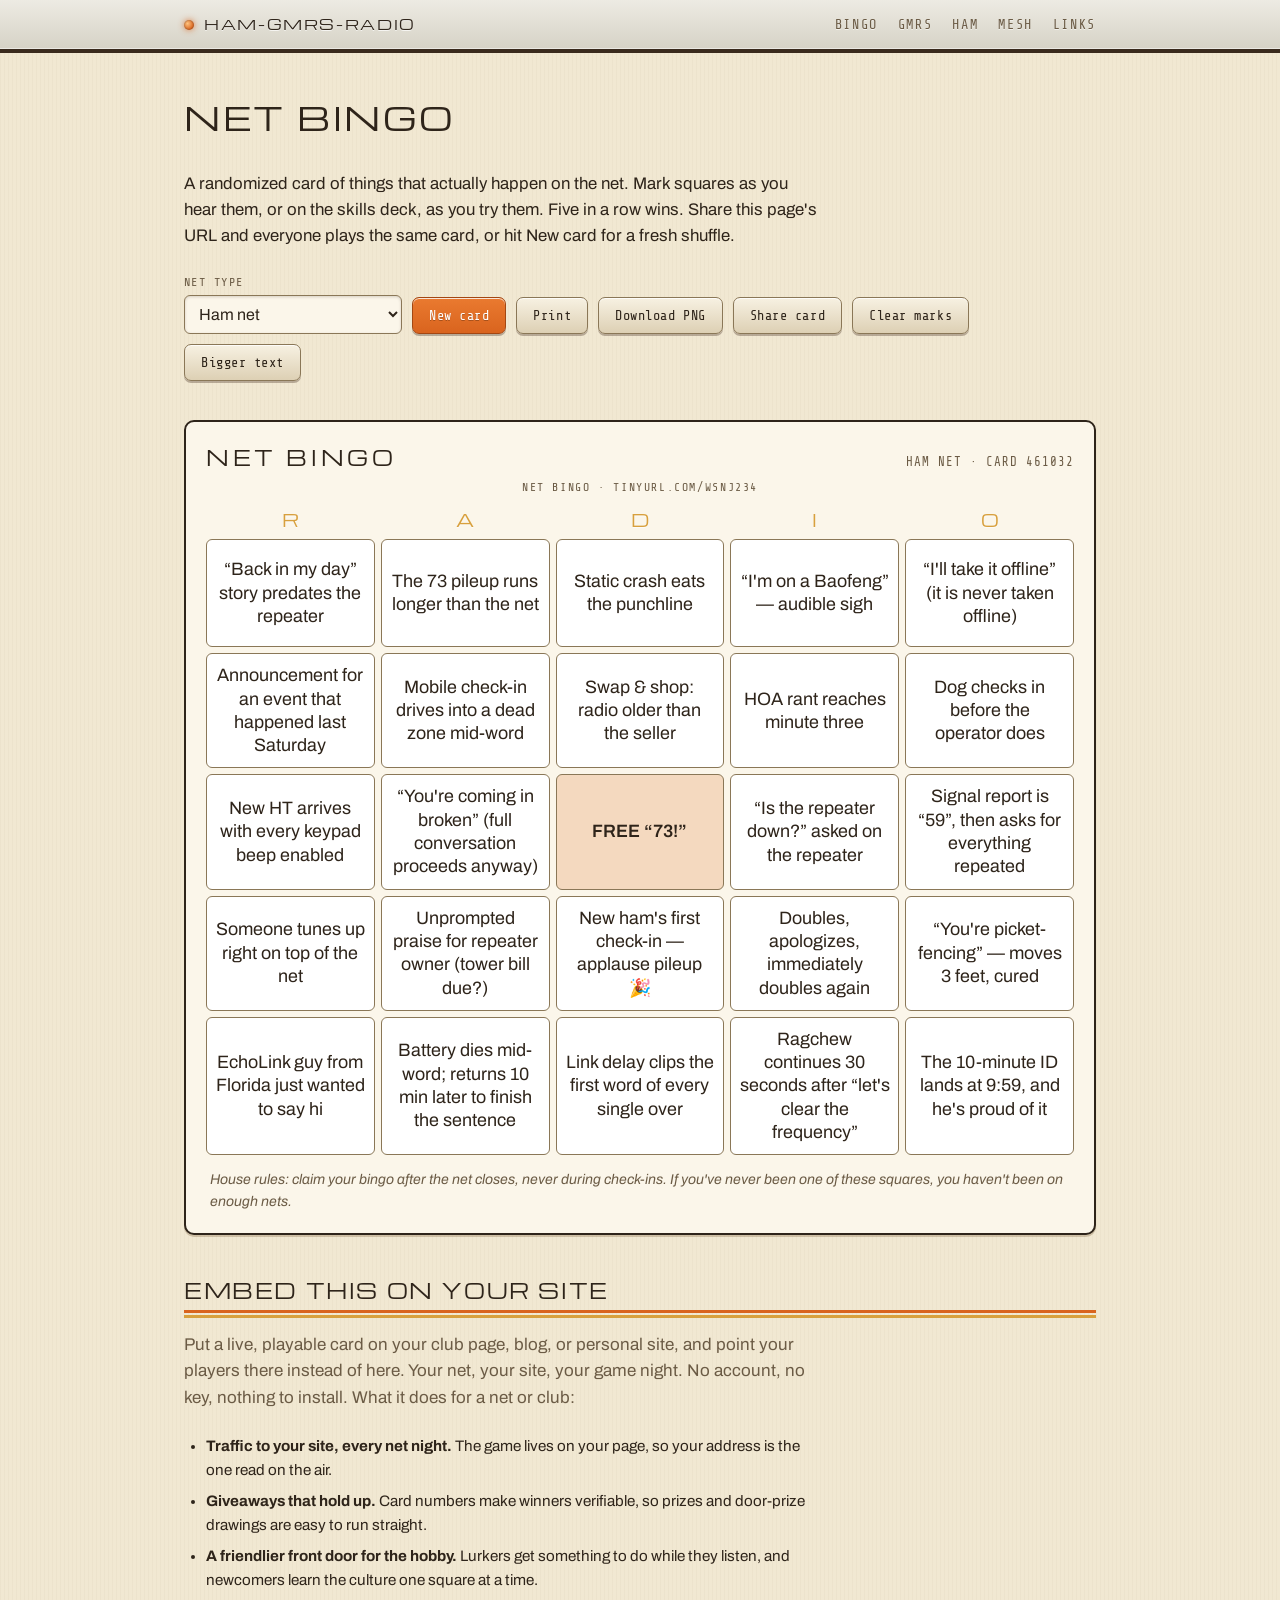
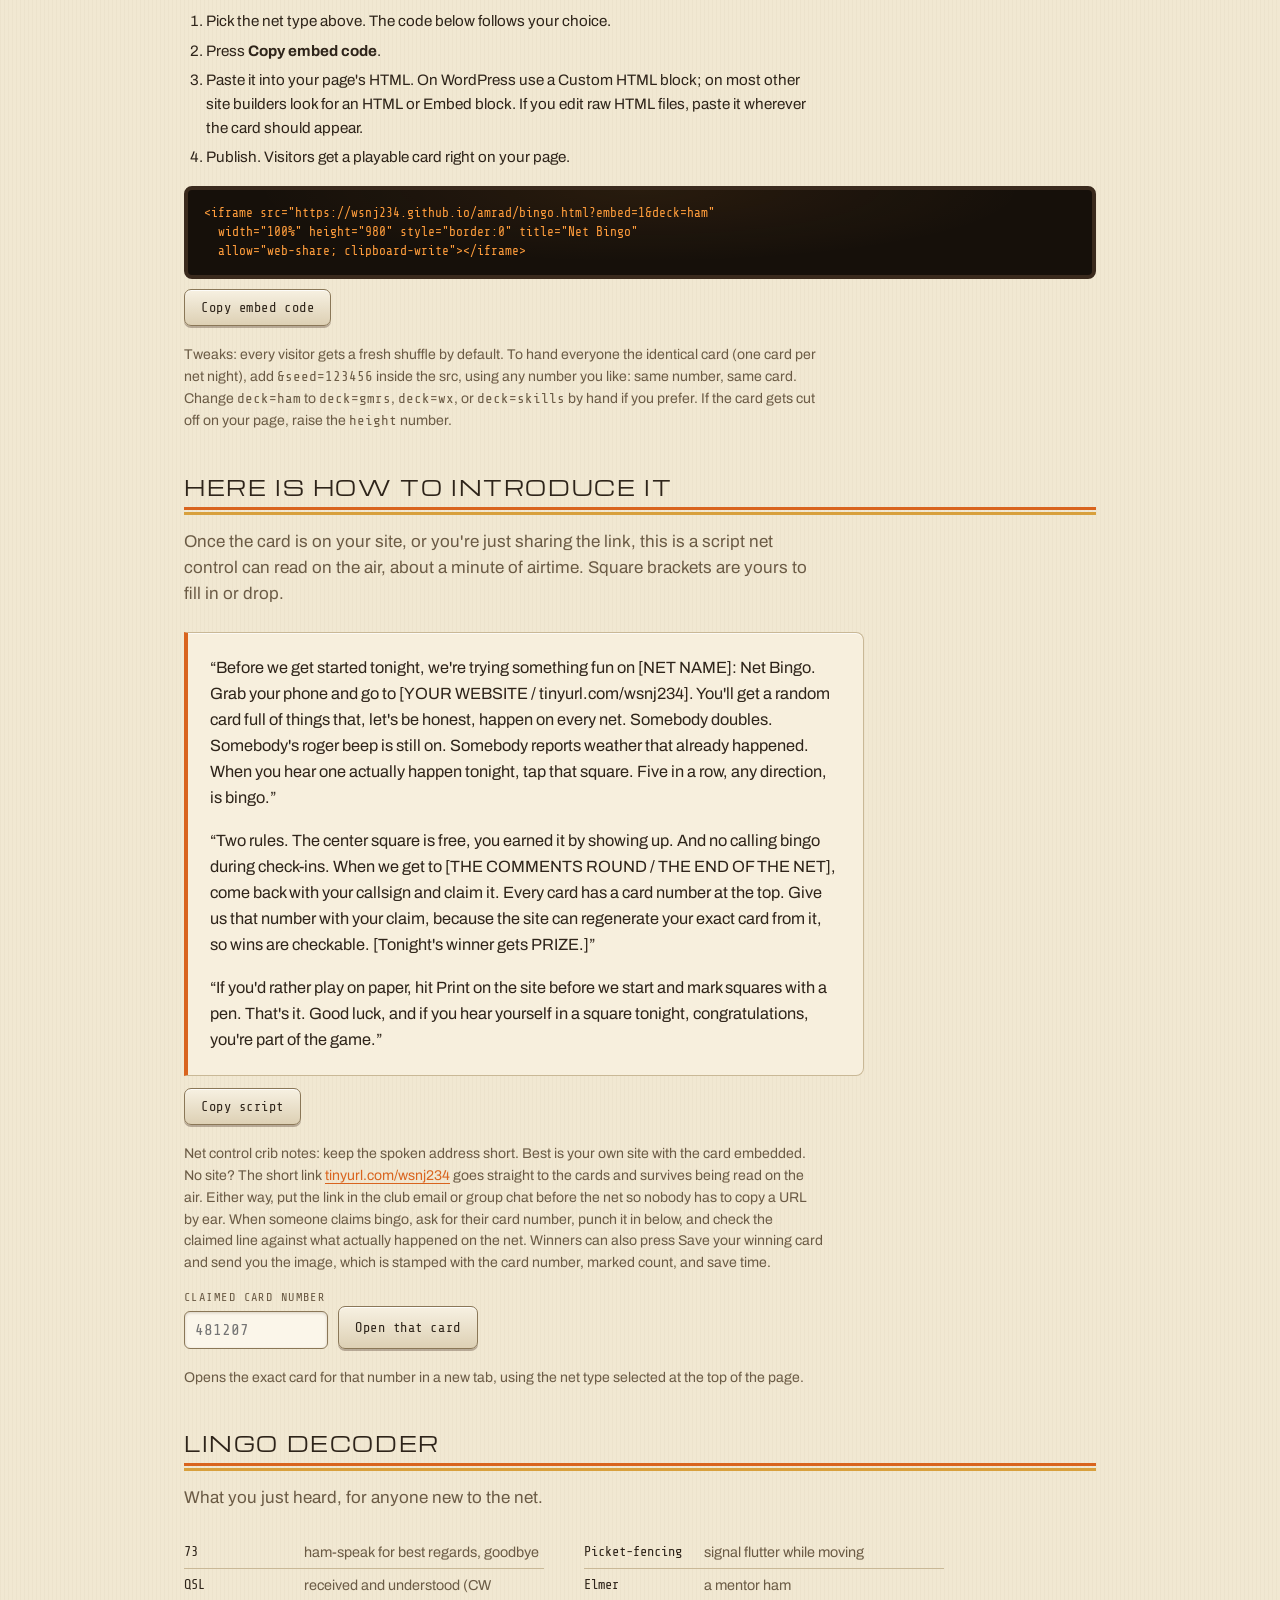
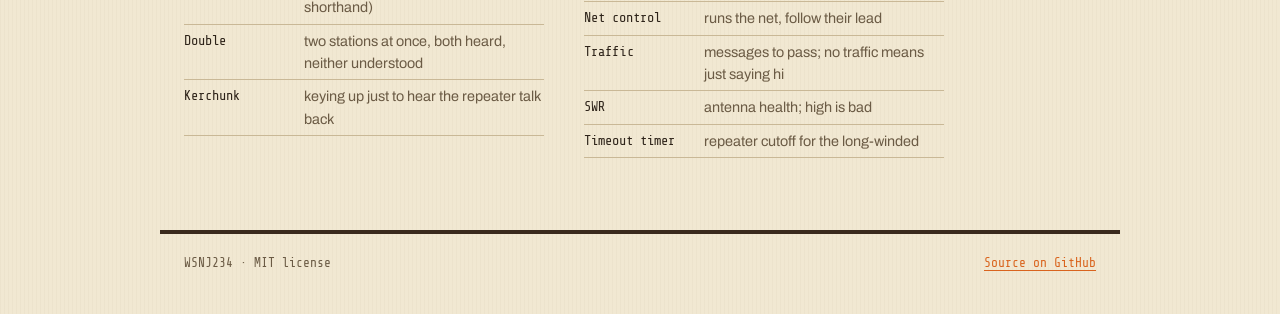
==== bingo.html @ 40b0ffd7 "Grant share and clipboard permissions in the embed snippet Cross-origin iframes need an explicit all" ====
<!DOCTYPE html>
<html lang="en">
<head>
<meta charset="utf-8">
<meta name="viewport" content="width=device-width, initial-scale=1">
<title>Net Bingo</title>
<meta name="description" content="Randomized bingo cards of things that actually happen on ham, GMRS, and weather nets. Play online, print, or download.">
<link rel="preconnect" href="https://fonts.googleapis.com">
<link rel="preconnect" href="https://fonts.gstatic.com" crossorigin>
<link href="https://fonts.googleapis.com/css2?family=Archivo:wght@400;500;600;700&family=Michroma&family=Share+Tech+Mono&display=swap" rel="stylesheet">
<link rel="stylesheet" href="style.css">
<link rel="stylesheet" href="bingo.css">
<link rel="icon" href="data:image/svg+xml,<svg xmlns='http://www.w3.org/2000/svg' viewBox='0 0 100 100'><rect width='100' height='100' rx='14' fill='%233A2A1D'/><text x='50' y='68' font-size='52' text-anchor='middle' fill='%23FF9D3C' font-family='monospace'>((</text></svg>">
</head>
<body>

<header class="topbar">
  <div class="wrap topbar-row">
    <a class="brand" href="index.html">HAM-GMRS-RADIO</a>
    <nav class="topnav" aria-label="Sections">
      <a href="bingo.html" aria-current="page">BINGO</a>
      <a href="index.html#gmrs">GMRS</a>
      <a href="index.html#ham">HAM</a>
      <a href="index.html#mesh">MESH</a>
      <a href="index.html#links">LINKS</a>
    </nav>
  </div>
</header>

<main class="wrap">

  <div class="bingo-intro">
    <h1>Net Bingo</h1>
    <p class="lede">
      A randomized card of things that actually happen on the net. Mark squares
      as you hear them, or on the skills deck, as you try them. Five in a row
      wins. Share this page's URL and everyone plays the same card, or hit
      New card for a fresh shuffle.
    </p>
  </div>

  <form class="controls no-print" aria-label="Card options">
    <div class="control-group">
      <label for="deck">Net type</label>
      <select id="deck">
        <option value="ham">Ham net</option>
        <option value="gmrs">GMRS net</option>
        <option value="wx">SKYWARN / weather net</option>
        <option value="skills">Ham skills challenge</option>
      </select>
    </div>
    <button type="button" id="new-card" class="btn btn-primary">New card</button>
    <button type="button" id="print-card" class="btn">Print</button>
    <button type="button" id="download-card" class="btn">Download PNG</button>
    <button type="button" id="share-card" class="btn">Share card</button>
    <button type="button" id="clear-marks" class="btn">Clear marks</button>
    <button type="button" id="big-text" class="btn" aria-pressed="false">Bigger text</button>
  </form>

  <p id="status" class="status" role="status" aria-live="polite"></p>

  <div id="bingo-banner" class="bingo-banner" hidden>
    <span class="bingo-word">BINGO</span>
    <span class="bingo-sub">Five in a row. Claim it after the net closes.</span>
    <button type="button" id="save-winning" class="btn btn-banner">Save your winning card</button>
  </div>

  <section class="card-sheet" aria-label="Bingo card">
    <div class="card-title-row">
      <span class="card-title">NET BINGO</span>
      <span class="card-meta"><span id="deck-label">Ham net</span> &middot; CARD <span id="card-id">000000</span></span>
    </div>
    <p id="sponsor-line" class="sponsor-line"></p>
    <div class="col-heads" aria-hidden="true">
      <span>R</span><span>A</span><span>D</span><span>I</span><span>O</span>
    </div>
    <div id="grid" class="grid" aria-label="Bingo squares, 5 by 5. Press a square to mark it."></div>
    <p id="house-rules" class="house-rules"></p>
  </section>

  <section class="embed-section no-print">
    <h2>Embed this on your site</h2>
    <p class="section-note">
      Put a live, playable card on your club page, blog, or personal site,
      and point your players there instead of here. Your net, your site, your
      game night. No account, no key, nothing to install. What it does for a
      net or club:
    </p>
    <ul class="embed-why">
      <li><strong>Traffic to your site, every net night.</strong> The game
        lives on your page, so your address is the one read on the air.</li>
      <li><strong>Giveaways that hold up.</strong> Card numbers make winners
        verifiable, so prizes and door-prize drawings are easy to run
        straight.</li>
      <li><strong>A friendlier front door for the hobby.</strong> Lurkers get
        something to do while they listen, and newcomers learn the culture
        one square at a time.</li>
    </ul>
    <ol class="embed-steps">
      <li>Pick the net type above. The code below follows your choice.</li>
      <li>Press <strong>Copy embed code</strong>.</li>
      <li>Paste it into your page's HTML. On WordPress use a Custom HTML
        block; on most other site builders look for an HTML or Embed block.
        If you edit raw HTML files, paste it wherever the card should appear.</li>
      <li>Publish. Visitors get a playable card right on your page.</li>
    </ol>
    <pre class="embed-code"><code id="embed-code">&lt;iframe src="https://wsnj234.github.io/amrad/bingo.html?embed=1&amp;deck=ham"
  width="100%" height="980" style="border:0" title="Net Bingo"
  allow="web-share; clipboard-write"&gt;&lt;/iframe&gt;</code></pre>
    <button type="button" id="copy-embed" class="btn">Copy embed code</button>
    <p class="fineprint">
      Tweaks: every visitor gets a fresh shuffle by default. To hand everyone
      the identical card (one card per net night), add
      <code>&amp;seed=123456</code> inside the src, using any number you like:
      same number, same card. Change <code>deck=ham</code> to
      <code>deck=gmrs</code>, <code>deck=wx</code>, or <code>deck=skills</code>
      by hand if you prefer.
      If the card gets cut off on your page, raise the
      <code>height</code> number.
    </p>
  </section>

  <section class="script-section no-print">
    <h2>Here is how to introduce it</h2>
    <p class="section-note">
      Once the card is on your site, or you're just sharing the link, this is
      a script net control can read on the air, about a minute of airtime.
      Square brackets are yours to fill in or drop.
    </p>
    <div class="net-script" id="net-script">
      <p>
        &ldquo;Before we get started tonight, we're trying something fun on
        [NET NAME]: Net Bingo. Grab your phone and go to [YOUR WEBSITE /
        tinyurl.com/wsnj234].
        You'll get a random card full of things that, let's be honest, happen
        on every net. Somebody doubles. Somebody's roger beep is still on.
        Somebody reports weather that already happened. When you hear one
        actually happen tonight, tap that square. Five in a row, any
        direction, is bingo.&rdquo;
      </p>
      <p>
        &ldquo;Two rules. The center square is free, you earned it by showing
        up. And no calling bingo during check-ins. When we get to
        [THE COMMENTS ROUND / THE END OF THE NET], come back with your
        callsign and claim it. Every card has a card number at the top. Give
        us that number with your claim, because the site can regenerate your
        exact card from it, so wins are checkable. [Tonight's winner gets
        PRIZE.]&rdquo;
      </p>
      <p>
        &ldquo;If you'd rather play on paper, hit Print on the site before we
        start and mark squares with a pen. That's it. Good luck, and if you
        hear yourself in a square tonight, congratulations, you're part of
        the game.&rdquo;
      </p>
    </div>
    <button type="button" id="copy-script" class="btn">Copy script</button>
    <p class="fineprint">
      Net control crib notes: keep the spoken address short. Best is your own
      site with the card embedded. No site? The short link
      <a href="https://tinyurl.com/wsnj234">tinyurl.com/wsnj234</a> goes
      straight to the cards and survives being read on the air. Either way,
      put the link in the club email or group chat before the net so nobody
      has to copy a URL by ear.
      When someone claims bingo, ask for their card number, punch it in below,
      and check the claimed line against what actually happened on the net.
      Winners can also press Save your winning card and send you the image,
      which is stamped with the card number, marked count, and save time.
    </p>
    <form class="verify-form" id="verify-form">
      <div class="control-group">
        <label for="verify-seed">Claimed card number</label>
        <input id="verify-seed" inputmode="numeric" autocomplete="off" placeholder="481207" required>
      </div>
      <a id="verify-open" class="btn" href="#" target="_blank" rel="noopener">Open that card</a>
    </form>
    <p class="fineprint">
      Opens the exact card for that number in a new tab, using the net type
      selected at the top of the page.
    </p>
  </section>

  <section class="decoder">
    <h2>Lingo decoder</h2>
    <p class="section-note">What you just heard, for anyone new to the net.</p>
    <dl class="decoder-list">
      <div><dt>73</dt><dd>ham-speak for best regards, goodbye</dd></div>
      <div><dt>QSL</dt><dd>received and understood (CW shorthand)</dd></div>
      <div><dt>Double</dt><dd>two stations at once, both heard, neither understood</dd></div>
      <div><dt>Kerchunk</dt><dd>keying up just to hear the repeater talk back</dd></div>
      <div><dt>Picket-fencing</dt><dd>signal flutter while moving</dd></div>
      <div><dt>Elmer</dt><dd>a mentor ham</dd></div>
      <div><dt>Net control</dt><dd>runs the net, follow their lead</dd></div>
      <div><dt>Traffic</dt><dd>messages to pass; no traffic means just saying hi</dd></div>
      <div><dt>SWR</dt><dd>antenna health; high is bad</dd></div>
      <div><dt>Timeout timer</dt><dd>repeater cutoff for the long-winded</dd></div>
    </dl>
  </section>

</main>

<footer class="wrap footer no-print">
  <span>WSNJ234 &middot; MIT license</span>
  <a href="https://github.com/WSNJ234/amrad">Source on GitHub</a>
</footer>

<script src="bingo.js"></script>
</body>
</html>
---- style.css ----
/* amrad field reference
   1950s-70s bench tech: walnut cabinets, cream panels, burnt orange and
   harvest gold silk-screen, glowing tube digits. Readability first. */

:root {
  --paper: #f1e8d2;
  --panel-cream: #f7efdd;
  --ink: #2e241a;
  --muted: #6b5b45;
  --line: #c9b896;
  --orange: #d9641e;
  --gold: #d8a03d;
  --avocado: #6e7040;
  --walnut: #3a2a1d;
  --walnut-lt: #4a3626;
  --glass: #16100a;
  --nixie: #ff9d3c;
  --nixie-dim: rgba(255, 157, 60, 0.45);
  /* legacy aliases used by bingo.css */
  --panel: #16100a;
  --amber: #ff9d3c;
  --amber-dim: rgba(255, 157, 60, 0.45);
}

* { box-sizing: border-box; }

html { scroll-behavior: smooth; }

body {
  margin: 0;
  background: var(--paper);
  background-image: repeating-linear-gradient(
    90deg,
    rgba(122, 96, 60, 0.035) 0px,
    rgba(122, 96, 60, 0.035) 1px,
    transparent 1px,
    transparent 4px
  );
  color: var(--ink);
  font-family: "Archivo", system-ui, sans-serif;
  font-size: 17px;
  line-height: 1.55;
}

.wrap {
  max-width: 960px;
  margin: 0 auto;
  padding-left: 24px;
  padding-right: 24px;
}

a { color: var(--orange); text-decoration-thickness: 1px; text-underline-offset: 3px; }
a:hover { color: var(--ink); }

:focus-visible {
  outline: 3px solid var(--orange);
  outline-offset: 2px;
  border-radius: 2px;
}

.visually-hidden {
  position: absolute;
  width: 1px; height: 1px;
  margin: -1px; padding: 0;
  overflow: hidden;
  clip: rect(0 0 0 0);
  white-space: nowrap;
}

/* Top bar: brushed aluminum faceplate with a power lamp */

.topbar {
  background: linear-gradient(180deg, #edebe3 0%, #d6d2c6 100%);
  background-blend-mode: multiply;
  border-bottom: 4px solid var(--walnut);
  box-shadow: inset 0 -1px 0 rgba(255, 255, 255, 0.5);
}

.topbar-row {
  display: flex;
  align-items: center;
  justify-content: space-between;
  gap: 16px;
  padding-top: 14px;
  padding-bottom: 14px;
}

.brand {
  display: inline-flex;
  align-items: center;
  gap: 10px;
  font-family: "Michroma", sans-serif;
  font-size: 0.85rem;
  letter-spacing: 0.12em;
  color: var(--ink);
  text-decoration: none;
  text-shadow: 0 1px 0 rgba(255, 255, 255, 0.7);
}

.brand::before {
  content: "";
  width: 10px;
  height: 10px;
  border-radius: 50%;
  background: radial-gradient(circle at 35% 35%, #ffc37e, var(--orange) 70%);
  box-shadow: 0 0 6px rgba(217, 100, 30, 0.8), inset 0 0 2px rgba(0, 0, 0, 0.4);
  flex: none;
}

.topnav {
  display: flex;
  gap: 20px;
  flex-wrap: wrap;
}

.topnav a {
  font-family: "Share Tech Mono", monospace;
  font-size: 0.85rem;
  letter-spacing: 0.12em;
  color: var(--muted);
  text-decoration: none;
  text-shadow: 0 1px 0 rgba(255, 255, 255, 0.6);
}

.topnav a:hover { color: var(--orange); }

/* Hero: tube frequency counter in a walnut cabinet */

.hero { padding-top: 40px; }

.lcd {
  position: relative;
  overflow: hidden;
  background:
    radial-gradient(ellipse at 50% 0%, rgba(255, 157, 60, 0.08), transparent 60%),
    var(--glass);
  border: 14px solid var(--walnut);
  border-radius: 12px;
  box-shadow:
    inset 0 2px 16px rgba(0, 0, 0, 0.8),
    0 1px 0 rgba(255, 255, 255, 0.4),
    0 3px 10px rgba(46, 36, 26, 0.35);
  padding: 18px 26px 20px;
  color: var(--nixie);
  font-family: "Share Tech Mono", monospace;
}

.lcd::before {
  content: "";
  position: absolute;
  inset: 0;
  border: 2px solid var(--walnut-lt);
  border-radius: 2px;
  pointer-events: none;
  opacity: 0.6;
}

.lcd-row {
  display: flex;
  gap: 24px;
  flex-wrap: wrap;
}

.lcd-small {
  font-size: 0.8rem;
  letter-spacing: 0.16em;
  color: var(--nixie-dim);
}

.lcd-right { margin-left: auto; }

.lcd-vfo {
  display: flex;
  align-items: baseline;
  gap: 14px;
  line-height: 1.12;
}

.lcd-arrow {
  width: 0.8em;
  flex: none;
  font-size: clamp(1.1rem, 3vw, 1.8rem);
  color: var(--nixie-dim);
}

.lcd-freq {
  font-size: clamp(2.6rem, 8.5vw, 4.6rem);
  letter-spacing: 0.06em;
  font-variant-numeric: tabular-nums;
  text-shadow:
    0 0 10px rgba(255, 157, 60, 0.55),
    0 0 30px rgba(255, 120, 20, 0.25);
}

.lcd-ch {
  margin-left: auto;
  font-size: clamp(1rem, 2.6vw, 1.5rem);
  color: var(--nixie-dim);
}

.lede {
  max-width: 640px;
  margin: 28px 0 0;
  font-size: 1.05rem;
  color: var(--ink);
}

.callout {
  max-width: 640px;
  margin: 18px 0 0;
  padding: 12px 16px;
  border: 1px solid var(--line);
  border-left: 4px solid var(--orange);
  border-radius: 0 8px 8px 0;
  background: var(--panel-cream);
  box-shadow: inset 0 1px 0 rgba(255, 255, 255, 0.7);
  font-size: 0.98rem;
}

/* Sections: silk-screened panel labels with the two-stripe motif */

.section { padding-top: 64px; }

.section-head {
  position: relative;
  display: flex;
  align-items: baseline;
  gap: 16px;
  flex-wrap: wrap;
  padding-bottom: 12px;
}

.section-head::after {
  content: "";
  position: absolute;
  left: 0;
  right: 0;
  bottom: 0;
  height: 8px;
  background: linear-gradient(
    180deg,
    var(--orange) 0 3px,
    transparent 3px 5px,
    var(--gold) 5px 8px
  );
}

.section-head h2 {
  margin: 0;
  font-family: "Michroma", sans-serif;
  font-weight: 400;
  font-size: 1.5rem;
  text-transform: uppercase;
  letter-spacing: 0.08em;
}

.range-tag {
  font-family: "Share Tech Mono", monospace;
  font-size: 0.75rem;
  letter-spacing: 0.1em;
  color: var(--paper);
  background: var(--walnut);
  padding: 4px 10px;
  border-radius: 3px;
  box-shadow: inset 0 1px 0 rgba(255, 255, 255, 0.15), 0 1px 0 rgba(255, 255, 255, 0.5);
  white-space: nowrap;
}

.section-note {
  max-width: 640px;
  color: var(--muted);
  margin: 14px 0 24px;
}

/* Tables */

.table-scroll { overflow-x: auto; }

table {
  width: 100%;
  border-collapse: collapse;
  font-size: 0.95rem;
}

th {
  font-family: "Share Tech Mono", monospace;
  font-size: 0.75rem;
  font-weight: 400;
  letter-spacing: 0.12em;
  text-transform: uppercase;
  text-align: left;
  color: var(--muted);
  border-bottom: 2px solid var(--ink);
  padding: 6px 14px 6px 0;
}

td {
  border-bottom: 1px solid var(--line);
  padding: 5px 14px 5px 0;
  vertical-align: top;
}

tr.group td { border-top: 2px solid var(--ink); }

.freq {
  font-family: "Share Tech Mono", monospace;
  font-variant-numeric: tabular-nums;
  white-space: nowrap;
}

.note-cell {
  color: var(--muted);
  font-size: 0.88rem;
  max-width: 300px;
}

.fineprint {
  color: var(--muted);
  font-size: 0.88rem;
  max-width: 640px;
  margin-top: 18px;
}

/* Cards: control-panel modules */

.cards {
  display: grid;
  grid-template-columns: repeat(auto-fit, minmax(260px, 1fr));
  gap: 16px;
}

.card {
  border: 1px solid #a08a63;
  border-radius: 10px;
  background: var(--panel-cream);
  box-shadow:
    inset 0 1px 0 rgba(255, 255, 255, 0.8),
    0 2px 0 rgba(122, 96, 60, 0.25);
  padding: 18px 20px;
}

.card h3 {
  margin: 0 0 12px;
  font-family: "Archivo", sans-serif;
  font-weight: 700;
  font-size: 1.15rem;
  letter-spacing: 0.02em;
  display: flex;
  align-items: center;
  gap: 10px;
}

.band {
  font-family: "Share Tech Mono", monospace;
  font-size: 0.68rem;
  letter-spacing: 0.1em;
  color: #fff;
  background: linear-gradient(180deg, #e8792f, var(--orange));
  padding: 3px 8px;
  border-radius: 3px;
  box-shadow: inset 0 1px 0 rgba(255, 255, 255, 0.35), 0 1px 0 rgba(0, 0, 0, 0.2);
}

.card p { margin: 0 0 10px; font-size: 0.95rem; }

.card dl { margin: 0; }

.card dl div {
  display: flex;
  justify-content: space-between;
  gap: 12px;
  padding: 5px 0;
  border-bottom: 1px solid var(--line);
}

.card dl div:last-child { border-bottom: 0; }

.card dt { color: var(--muted); font-size: 0.9rem; }

.card dd { margin: 0; font-size: 0.95rem; text-align: right; }

.card-note { color: var(--muted); font-size: 0.88rem; margin-top: 12px; }

/* Links */

.linklist {
  list-style: none;
  margin: 0;
  padding: 0;
  max-width: 640px;
}

.linklist li {
  display: flex;
  align-items: baseline;
  gap: 14px;
  padding: 9px 0;
  border-bottom: 1px solid var(--line);
}

.linklist a {
  font-family: "Share Tech Mono", monospace;
  font-size: 0.9rem;
  white-space: nowrap;
}

.linklist span { color: var(--muted); font-size: 0.9rem; }

/* Footer: walnut base */

.footer {
  display: flex;
  justify-content: space-between;
  gap: 16px;
  flex-wrap: wrap;
  margin-top: 72px;
  padding-top: 20px;
  padding-bottom: 40px;
  border-top: 4px solid var(--walnut);
  font-family: "Share Tech Mono", monospace;
  font-size: 0.8rem;
  color: var(--muted);
}

/* Motion and small screens */

@media (prefers-reduced-motion: reduce) {
  html { scroll-behavior: auto; }
}

@media (max-width: 560px) {
  .topbar-row { flex-direction: column; gap: 8px; align-items: flex-start; }
  .lcd { padding: 14px 16px 16px; border-width: 10px; }
  .lcd-row { gap: 14px; }
  .section-head h2 { font-size: 1.2rem; }
}
---- bingo.css ----
/* Net Bingo page styles. Builds on style.css tokens: walnut, cream,
   burnt orange, harvest gold, tube-glow orange on dark glass. */

.bingo-intro { padding-top: 40px; }

.bingo-intro h1 {
  margin: 0 0 10px;
  font-family: "Michroma", sans-serif;
  font-weight: 400;
  font-size: 2rem;
  text-transform: uppercase;
  letter-spacing: 0.08em;
}

/* Controls: console keys */

.controls {
  display: flex;
  flex-wrap: wrap;
  align-items: flex-end;
  gap: 10px;
  margin: 24px 0 8px;
}

.control-group {
  display: flex;
  flex-direction: column;
  gap: 4px;
}

.control-group label {
  font-family: "Share Tech Mono", monospace;
  font-size: 0.75rem;
  letter-spacing: 0.12em;
  text-transform: uppercase;
  color: var(--muted);
}

.control-group select {
  font-family: "Archivo", sans-serif;
  font-size: 1rem;
  padding: 9px 10px;
  border: 1px solid #8a7757;
  border-radius: 6px;
  background: #fbf6ea;
  color: var(--ink);
  box-shadow: inset 0 1px 3px rgba(74, 54, 38, 0.2);
}

.btn {
  font-family: "Share Tech Mono", monospace;
  font-size: 0.85rem;
  letter-spacing: 0.04em;
  padding: 10px 16px;
  border: 1px solid #8a7757;
  border-radius: 7px;
  background: linear-gradient(180deg, #f7f1e2, #ddd0b4);
  color: var(--ink);
  cursor: pointer;
  box-shadow:
    inset 0 1px 0 rgba(255, 255, 255, 0.8),
    0 2px 0 rgba(74, 54, 38, 0.35);
  text-decoration: none;
  display: inline-block;
}

.btn:hover { background: linear-gradient(180deg, #fdf9ef, #e6dabf); }

.btn:active {
  transform: translateY(1px);
  box-shadow:
    inset 0 1px 0 rgba(255, 255, 255, 0.8),
    0 1px 0 rgba(74, 54, 38, 0.35);
}

.btn[aria-pressed="true"] {
  background: var(--walnut);
  color: var(--paper);
  box-shadow: inset 0 2px 4px rgba(0, 0, 0, 0.5);
}

.btn-primary {
  background: linear-gradient(180deg, #ea7a30, var(--orange));
  border-color: #a34712;
  color: #fff;
  text-shadow: 0 1px 0 rgba(0, 0, 0, 0.25);
}

.btn-primary:hover { background: linear-gradient(180deg, #f28a42, #e06a22); color: #fff; }

.status {
  min-height: 1.4em;
  margin: 6px 0 12px;
  font-family: "Share Tech Mono", monospace;
  font-size: 0.85rem;
  color: var(--muted);
}

/* Bingo banner: lit glass window */

.bingo-banner[hidden] { display: none; }

.bingo-banner {
  background:
    radial-gradient(ellipse at 50% 0%, rgba(255, 157, 60, 0.1), transparent 60%),
    var(--glass);
  border: 6px solid var(--walnut);
  color: var(--nixie);
  border-radius: 10px;
  padding: 14px 22px;
  margin-bottom: 16px;
  display: flex;
  align-items: center;
  gap: 18px;
  flex-wrap: wrap;
}

.bingo-word {
  font-family: "Share Tech Mono", monospace;
  font-size: 2rem;
  letter-spacing: 0.3em;
  text-shadow: 0 0 12px rgba(255, 157, 60, 0.6), 0 0 34px rgba(255, 120, 20, 0.3);
}

.bingo-sub {
  font-family: "Share Tech Mono", monospace;
  font-size: 0.85rem;
  color: var(--nixie-dim);
}

.btn-banner {
  margin-left: auto;
  background: transparent;
  border-color: var(--nixie);
  color: var(--nixie);
  box-shadow: none;
}

.btn-banner:hover {
  background: var(--nixie);
  color: var(--glass);
}

/* Card: a sheet clipped to the cream panel */

.card-sheet {
  background: #fbf6ea;
  border: 2px solid var(--ink);
  border-radius: 10px;
  box-shadow: 0 2px 0 rgba(122, 96, 60, 0.3);
  padding: 20px 20px 16px;
  margin-bottom: 40px;
}

.card-title-row {
  display: flex;
  justify-content: space-between;
  align-items: baseline;
  gap: 12px;
  flex-wrap: wrap;
  margin-bottom: 6px;
}

.card-title {
  font-family: "Michroma", sans-serif;
  font-size: 1.25rem;
  letter-spacing: 0.18em;
}

.card-meta {
  font-family: "Share Tech Mono", monospace;
  font-size: 0.78rem;
  letter-spacing: 0.08em;
  color: var(--muted);
  text-transform: uppercase;
}

.sponsor-line {
  margin: 0 0 10px;
  text-align: center;
  font-family: "Share Tech Mono", monospace;
  font-size: 0.72rem;
  letter-spacing: 0.14em;
  text-transform: uppercase;
  color: var(--muted);
}

.sponsor-line a { color: var(--orange); }

.embed-why {
  max-width: 640px;
  margin: 0 0 18px;
  padding-left: 22px;
}

.embed-why li {
  margin-bottom: 8px;
  font-size: 0.95rem;
}

.col-heads {
  display: grid;
  grid-template-columns: repeat(5, 1fr);
  gap: 6px;
  margin-bottom: 6px;
}

.col-heads span {
  text-align: center;
  font-family: "Michroma", sans-serif;
  font-size: 1.05rem;
  color: var(--gold);
  text-shadow: 0 1px 0 rgba(255, 255, 255, 0.6);
}

.grid {
  display: grid;
  grid-template-columns: repeat(5, 1fr);
  gap: 6px;
}

.cell {
  position: relative;
  min-width: 0;
  overflow-wrap: break-word;
  min-height: 108px;
  padding: 10px 8px;
  border: 1px solid #8a7757;
  border-radius: 6px;
  background: #fff;
  color: var(--ink);
  font-family: "Archivo", sans-serif;
  font-size: 1.12rem;
  line-height: 1.3;
  text-align: center;
  cursor: pointer;
  display: flex;
  align-items: center;
  justify-content: center;
  box-shadow: inset 0 1px 0 rgba(255, 255, 255, 0.9);
}

.cell:hover { border-color: var(--ink); }

.cell[aria-pressed="true"] {
  background: #f4d9bf;
  box-shadow: inset 0 0 0 2px var(--orange);
}

.cell[aria-pressed="true"]::after {
  content: "";
  position: absolute;
  inset: 10px;
  background:
    linear-gradient(to top right, transparent 47.5%, rgba(217, 100, 30, 0.6) 48.5%, rgba(217, 100, 30, 0.6) 51.5%, transparent 52.5%),
    linear-gradient(to top left, transparent 47.5%, rgba(217, 100, 30, 0.6) 48.5%, rgba(217, 100, 30, 0.6) 51.5%, transparent 52.5%);
  pointer-events: none;
}

.cell-free {
  background: #f7e6c4;
  font-weight: 600;
}

.cell-free[aria-pressed="true"] { box-shadow: none; }
.cell-free[aria-pressed="true"]::after { display: none; }

body.bigtext .cell { font-size: 1.35rem; min-height: 140px; }
body.bigtext .lede, body.bigtext .house-rules { font-size: 1.2rem; }

.house-rules {
  margin: 14px 4px 4px;
  font-size: 0.88rem;
  font-style: italic;
  color: var(--muted);
}

/* Net control script section */

.script-section { margin-bottom: 40px; }

.script-section h2,
.embed-section h2,
.decoder h2 {
  font-family: "Michroma", sans-serif;
  font-weight: 400;
  font-size: 1.25rem;
  text-transform: uppercase;
  letter-spacing: 0.08em;
  position: relative;
  padding-bottom: 12px;
  margin: 0 0 6px;
}

.script-section h2::after,
.embed-section h2::after,
.decoder h2::after {
  content: "";
  position: absolute;
  left: 0;
  right: 0;
  bottom: 0;
  height: 8px;
  background: linear-gradient(
    180deg,
    var(--orange) 0 3px,
    transparent 3px 5px,
    var(--gold) 5px 8px
  );
}

.net-script {
  max-width: 680px;
  border: 1px solid var(--line);
  border-left: 4px solid var(--orange);
  border-radius: 0 8px 8px 0;
  background: var(--panel-cream);
  box-shadow: inset 0 1px 0 rgba(255, 255, 255, 0.7);
  padding: 6px 22px;
  margin-bottom: 12px;
}

.net-script p {
  font-size: 1.02rem;
  line-height: 1.6;
}

.verify-form {
  display: flex;
  align-items: flex-end;
  gap: 10px;
  flex-wrap: wrap;
  margin: 14px 0 6px;
}

.verify-form input {
  font-family: "Share Tech Mono", monospace;
  font-size: 1rem;
  width: 9em;
  padding: 9px 10px;
  border: 1px solid #8a7757;
  border-radius: 6px;
  background: #fbf6ea;
  color: var(--ink);
  box-shadow: inset 0 1px 3px rgba(74, 54, 38, 0.2);
}

/* Embed snippet section */

.embed-section { margin-bottom: 40px; }

.embed-steps {
  max-width: 640px;
  margin: 0 0 16px;
  padding-left: 22px;
}

.embed-steps li {
  margin-bottom: 6px;
  font-size: 0.95rem;
}

.embed-code {
  background:
    radial-gradient(ellipse at 50% 0%, rgba(255, 157, 60, 0.08), transparent 60%),
    var(--glass);
  border: 4px solid var(--walnut);
  color: var(--nixie);
  font-family: "Share Tech Mono", monospace;
  font-size: 0.8rem;
  line-height: 1.5;
  padding: 14px 16px;
  border-radius: 8px;
  overflow-x: auto;
  margin: 0 0 10px;
}

.embed-section code { font-family: "Share Tech Mono", monospace; }

/* Embed mode: just the controls and the card, for iframes */

body.embed .topbar,
body.embed .bingo-intro,
body.embed .script-section,
body.embed .embed-section,
body.embed .decoder,
body.embed .footer { display: none; }

body.embed main.wrap {
  max-width: none;
  padding-left: 8px;
  padding-right: 8px;
}

body.embed .controls { margin-top: 8px; }

/* Decoder */

.decoder { margin-bottom: 40px; }

.decoder-list {
  margin: 0;
  columns: 2;
  column-gap: 40px;
  max-width: 760px;
}

.decoder-list div {
  break-inside: avoid;
  display: flex;
  gap: 10px;
  padding: 5px 0;
  border-bottom: 1px solid var(--line);
}

.decoder-list dt {
  font-family: "Share Tech Mono", monospace;
  font-size: 0.85rem;
  min-width: 110px;
}

.decoder-list dd { margin: 0; font-size: 0.9rem; color: var(--muted); }

@media (max-width: 640px) {
  .decoder-list { columns: 1; }
  .cell { min-height: 88px; font-size: 0.95rem; padding: 6px 4px; }
  body.bigtext .cell { font-size: 1.1rem; min-height: 108px; }
  .bingo-intro h1 { font-size: 1.5rem; }
}

/* Print: just the card, ink-friendly */

@media print {
  .no-print, .topbar, .decoder, .bingo-banner, .status { display: none !important; }
  body { background: #fff; font-size: 14px; }
  .bingo-intro h1 { font-size: 1.6rem; margin: 0; }
  .bingo-intro .lede { display: none; }
  .card-sheet {
    border-radius: 0;
    border-width: 2px;
    box-shadow: none;
    margin: 0;
    padding: 12px;
  }
  .cell {
    border-radius: 0;
    min-height: 118px;
    font-size: 0.95rem;
    box-shadow: none;
    -webkit-print-color-adjust: exact;
    print-color-adjust: exact;
  }
  .cell[aria-pressed="true"] { box-shadow: inset 0 0 0 2px #000; }
}
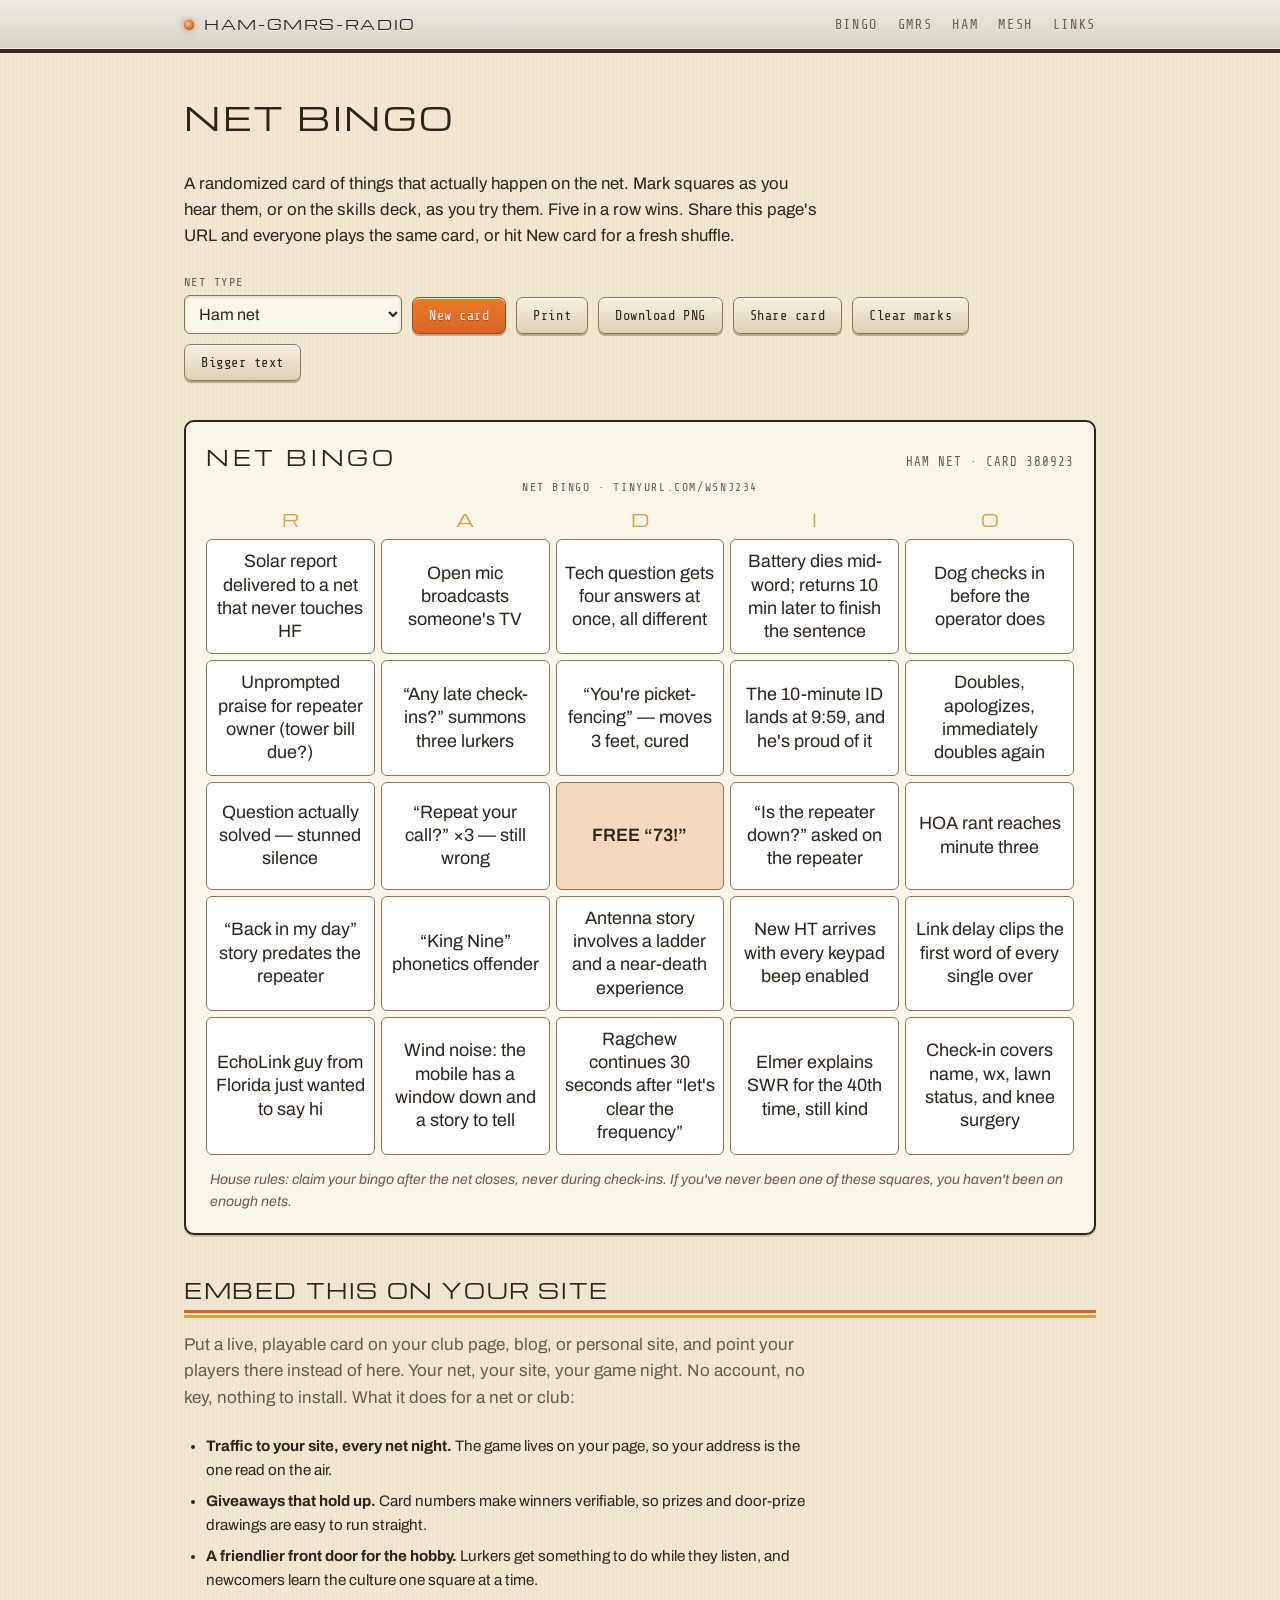
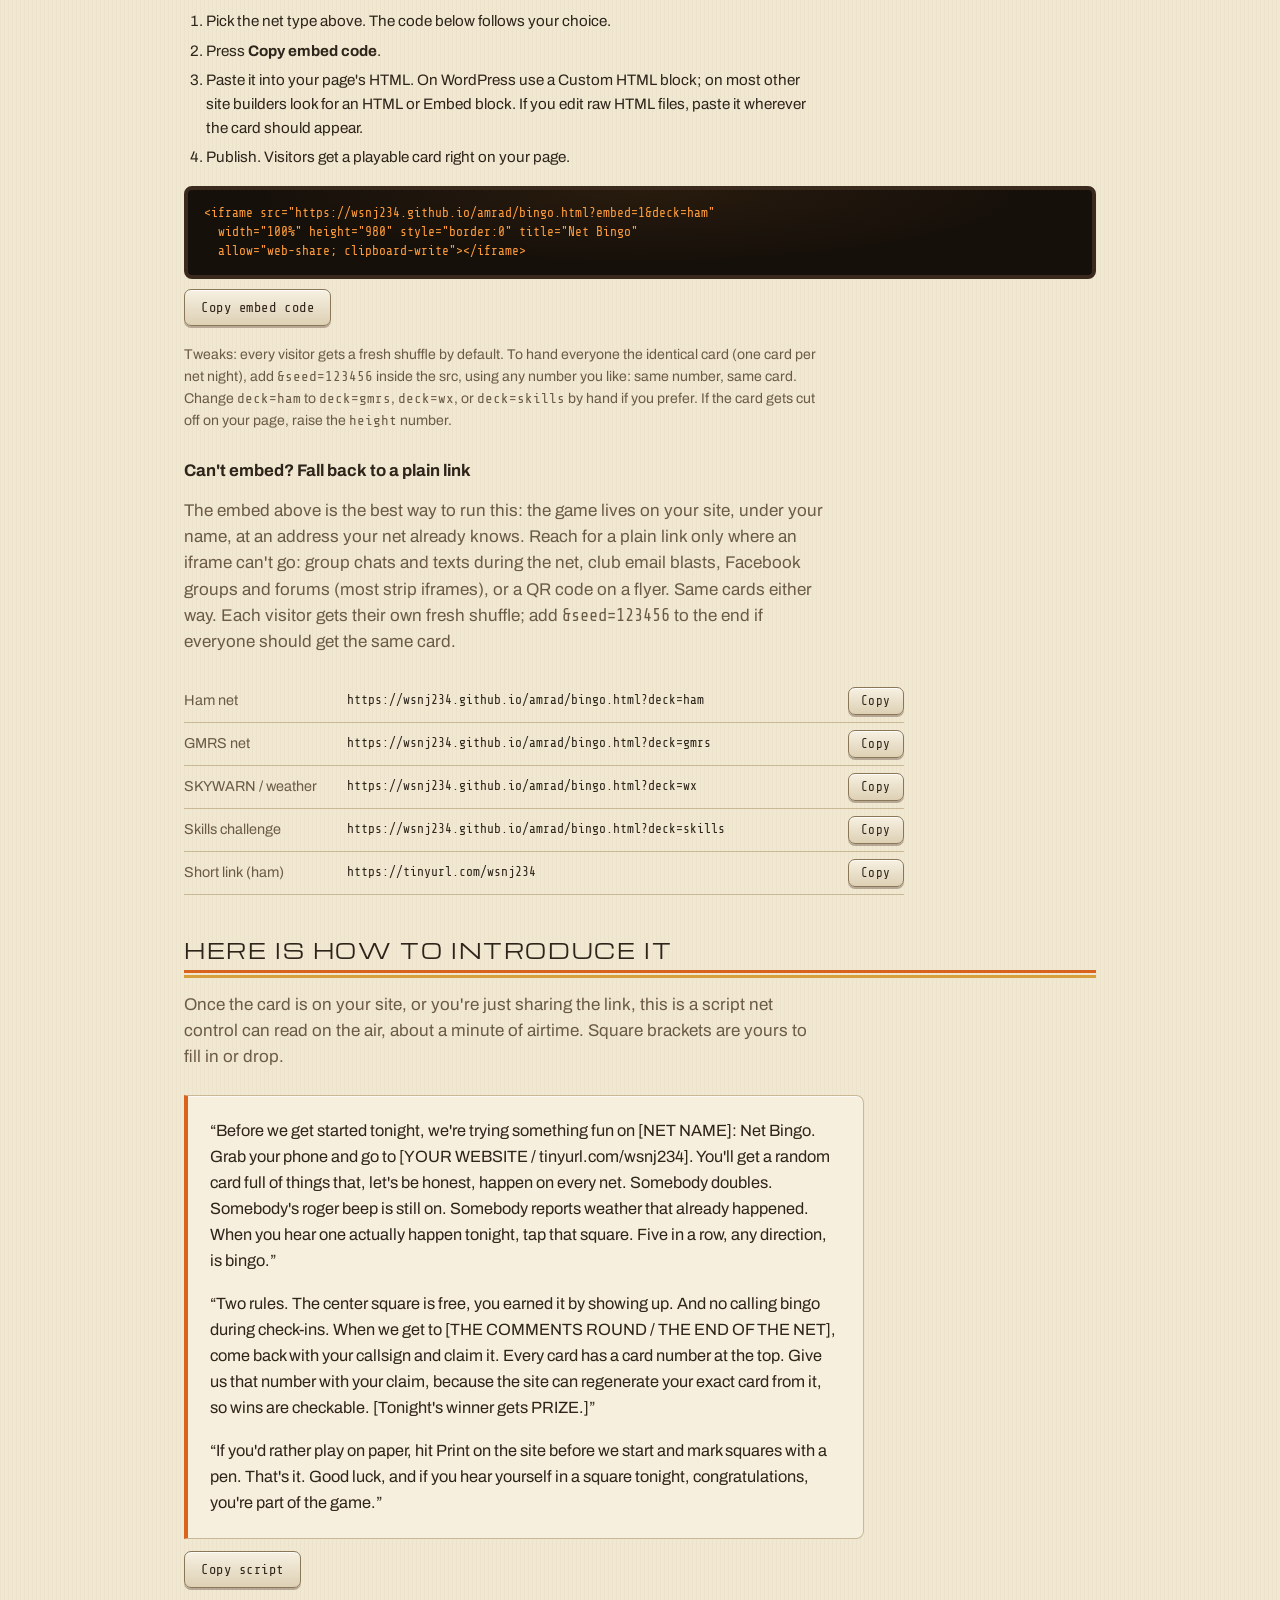
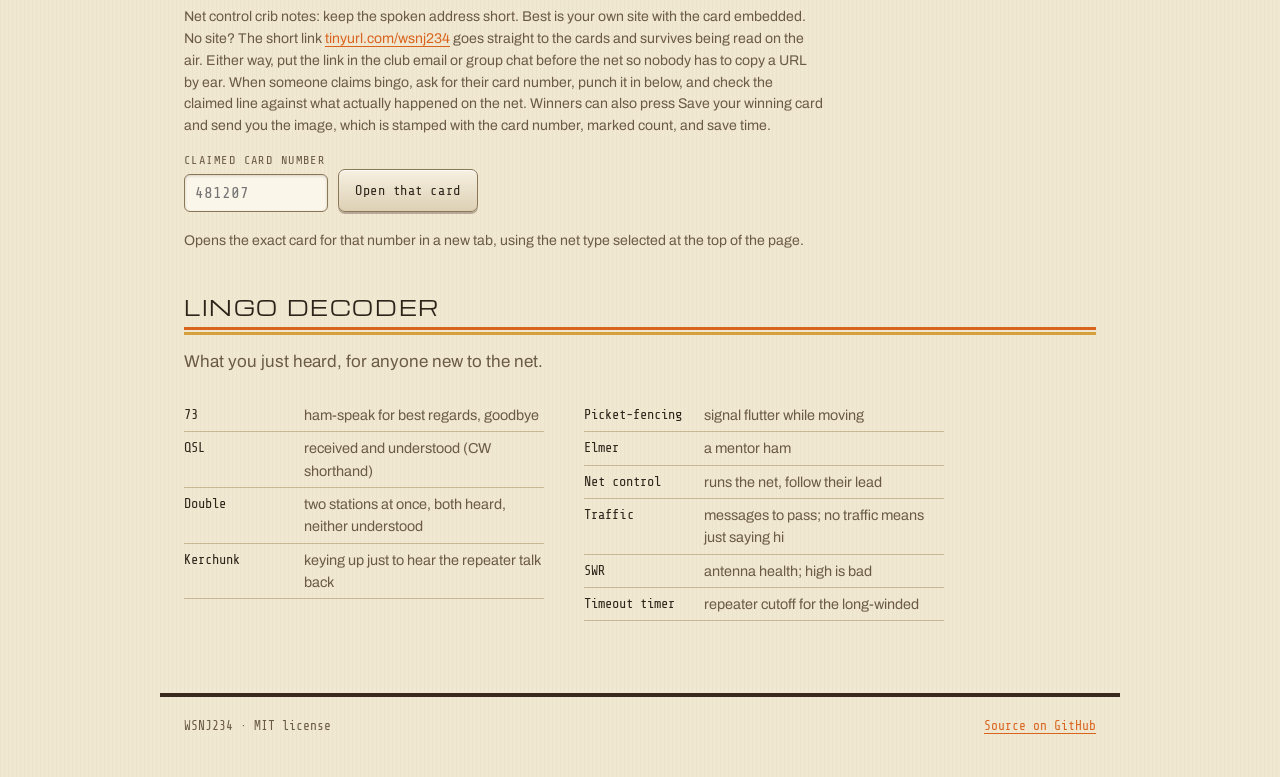
==== commit 8e7cf1b9: "Add per-deck plain links as the embed fallback A copyable direct link for each deck plus the short l" ====
--- a/bingo.html
+++ b/bingo.html
@@ -118,6 +118,45 @@
       If the card gets cut off on your page, raise the
       <code>height</code> number.
     </p>
+
+    <h3 class="linkshare-title">Can't embed? Fall back to a plain link</h3>
+    <p class="section-note">
+      The embed above is the best way to run this: the game lives on your
+      site, under your name, at an address your net already knows. Reach for
+      a plain link only where an iframe can't go: group chats and texts
+      during the net, club email blasts, Facebook groups and forums (most
+      strip iframes), or a QR code on a flyer. Same cards either way. Each
+      visitor gets their own fresh shuffle; add
+      <code>&amp;seed=123456</code> to the end if everyone should get the
+      same card.
+    </p>
+    <ul class="linkshare">
+      <li>
+        <span class="linkshare-label">Ham net</span>
+        <code>https://wsnj234.github.io/amrad/bingo.html?deck=ham</code>
+        <button type="button" class="btn btn-copylink" data-copy="https://wsnj234.github.io/amrad/bingo.html?deck=ham">Copy</button>
+      </li>
+      <li>
+        <span class="linkshare-label">GMRS net</span>
+        <code>https://wsnj234.github.io/amrad/bingo.html?deck=gmrs</code>
+        <button type="button" class="btn btn-copylink" data-copy="https://wsnj234.github.io/amrad/bingo.html?deck=gmrs">Copy</button>
+      </li>
+      <li>
+        <span class="linkshare-label">SKYWARN / weather</span>
+        <code>https://wsnj234.github.io/amrad/bingo.html?deck=wx</code>
+        <button type="button" class="btn btn-copylink" data-copy="https://wsnj234.github.io/amrad/bingo.html?deck=wx">Copy</button>
+      </li>
+      <li>
+        <span class="linkshare-label">Skills challenge</span>
+        <code>https://wsnj234.github.io/amrad/bingo.html?deck=skills</code>
+        <button type="button" class="btn btn-copylink" data-copy="https://wsnj234.github.io/amrad/bingo.html?deck=skills">Copy</button>
+      </li>
+      <li>
+        <span class="linkshare-label">Short link (ham)</span>
+        <code>https://tinyurl.com/wsnj234</code>
+        <button type="button" class="btn btn-copylink" data-copy="https://tinyurl.com/wsnj234">Copy</button>
+      </li>
+    </ul>
   </section>
 
   <section class="script-section no-print">
--- a/bingo.css
+++ b/bingo.css
@@ -376,6 +376,56 @@
 }
 
 .embed-section code { font-family: "Share Tech Mono", monospace; }
+
+.linkshare-title {
+  font-family: "Archivo", sans-serif;
+  font-weight: 700;
+  font-size: 1.05rem;
+  margin: 26px 0 4px;
+}
+
+.linkshare {
+  list-style: none;
+  margin: 0;
+  padding: 0;
+  max-width: 720px;
+}
+
+.linkshare li {
+  display: flex;
+  align-items: center;
+  gap: 12px;
+  padding: 7px 0;
+  border-bottom: 1px solid var(--line);
+}
+
+.linkshare-label {
+  flex: none;
+  width: 10.5em;
+  font-size: 0.9rem;
+  color: var(--muted);
+}
+
+.linkshare code {
+  flex: 1;
+  min-width: 0;
+  overflow-x: auto;
+  white-space: nowrap;
+  font-size: 0.8rem;
+  color: var(--ink);
+}
+
+.btn-copylink {
+  flex: none;
+  padding: 6px 12px;
+  font-size: 0.78rem;
+}
+
+@media (max-width: 560px) {
+  .linkshare li { flex-wrap: wrap; }
+  .linkshare-label { width: auto; }
+  .linkshare code { flex-basis: 100%; order: 3; }
+}
 
 /* Embed mode: just the controls and the card, for iframes */
 
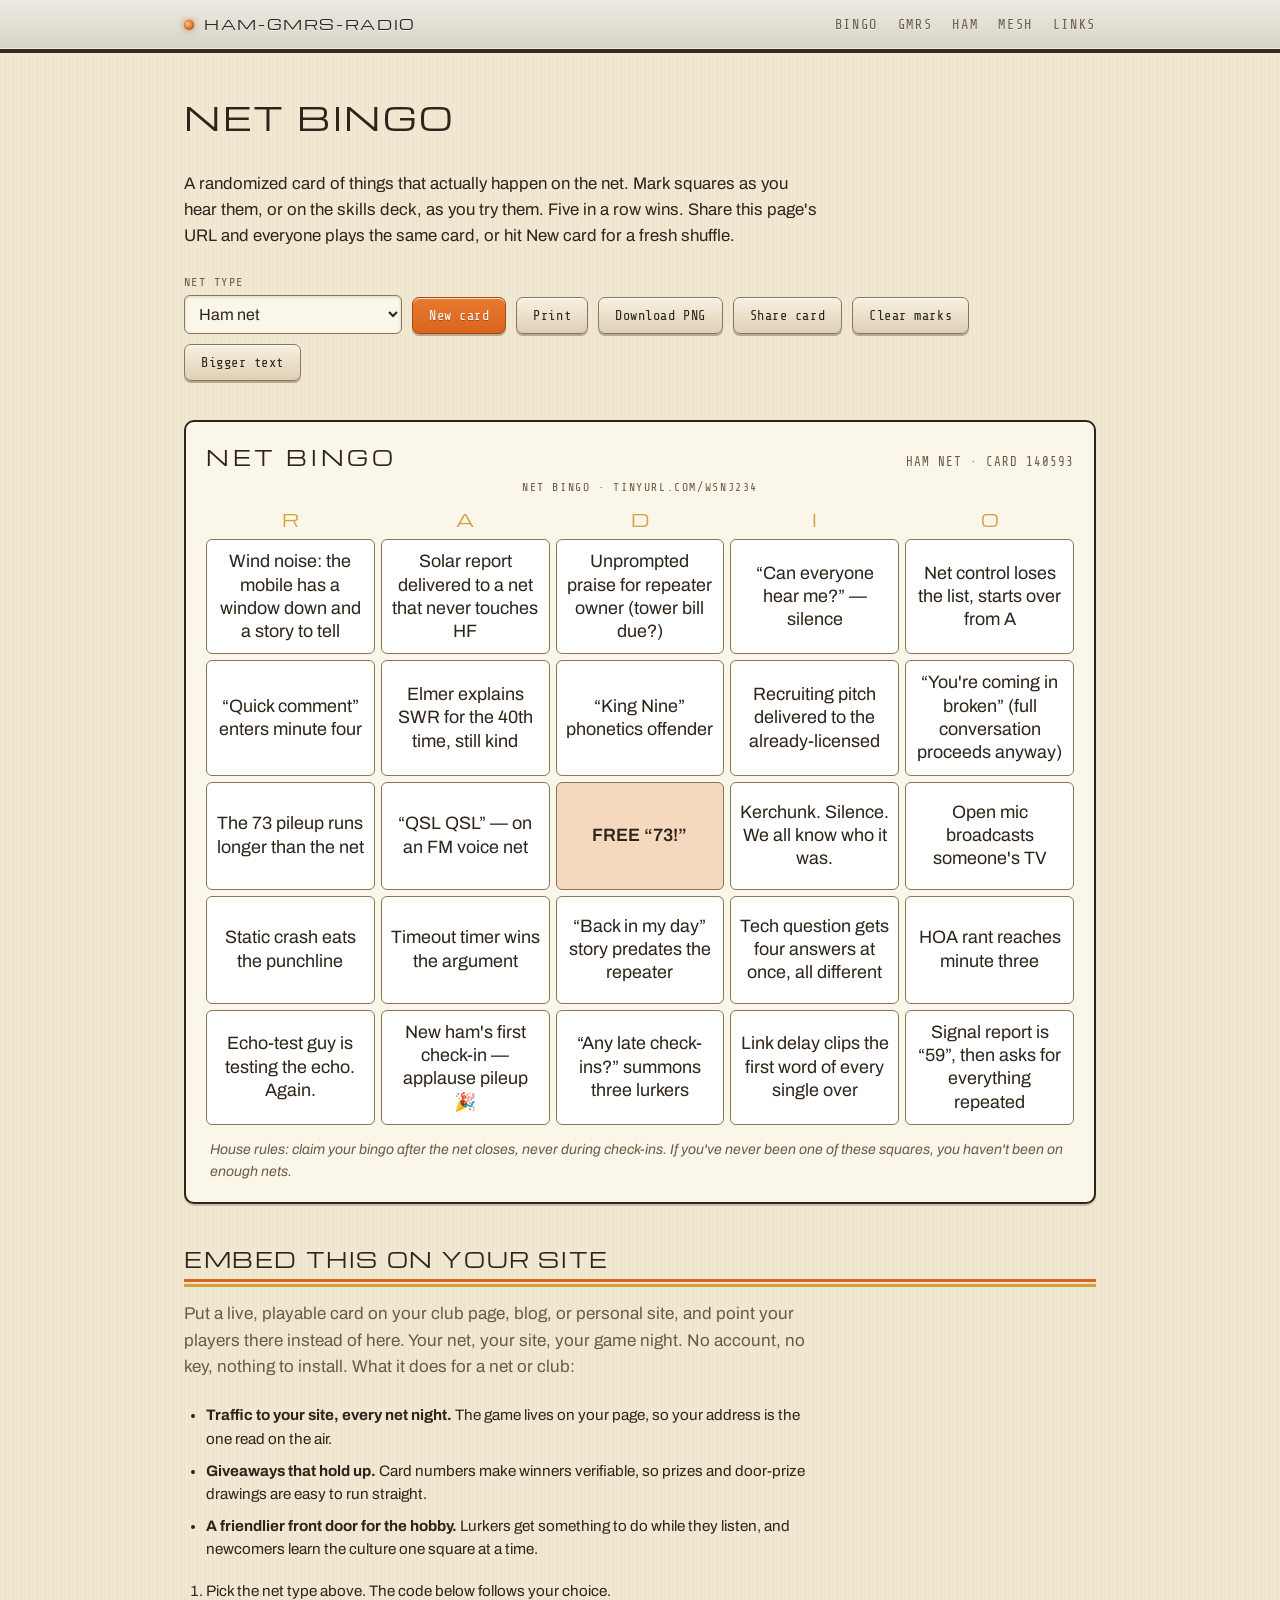
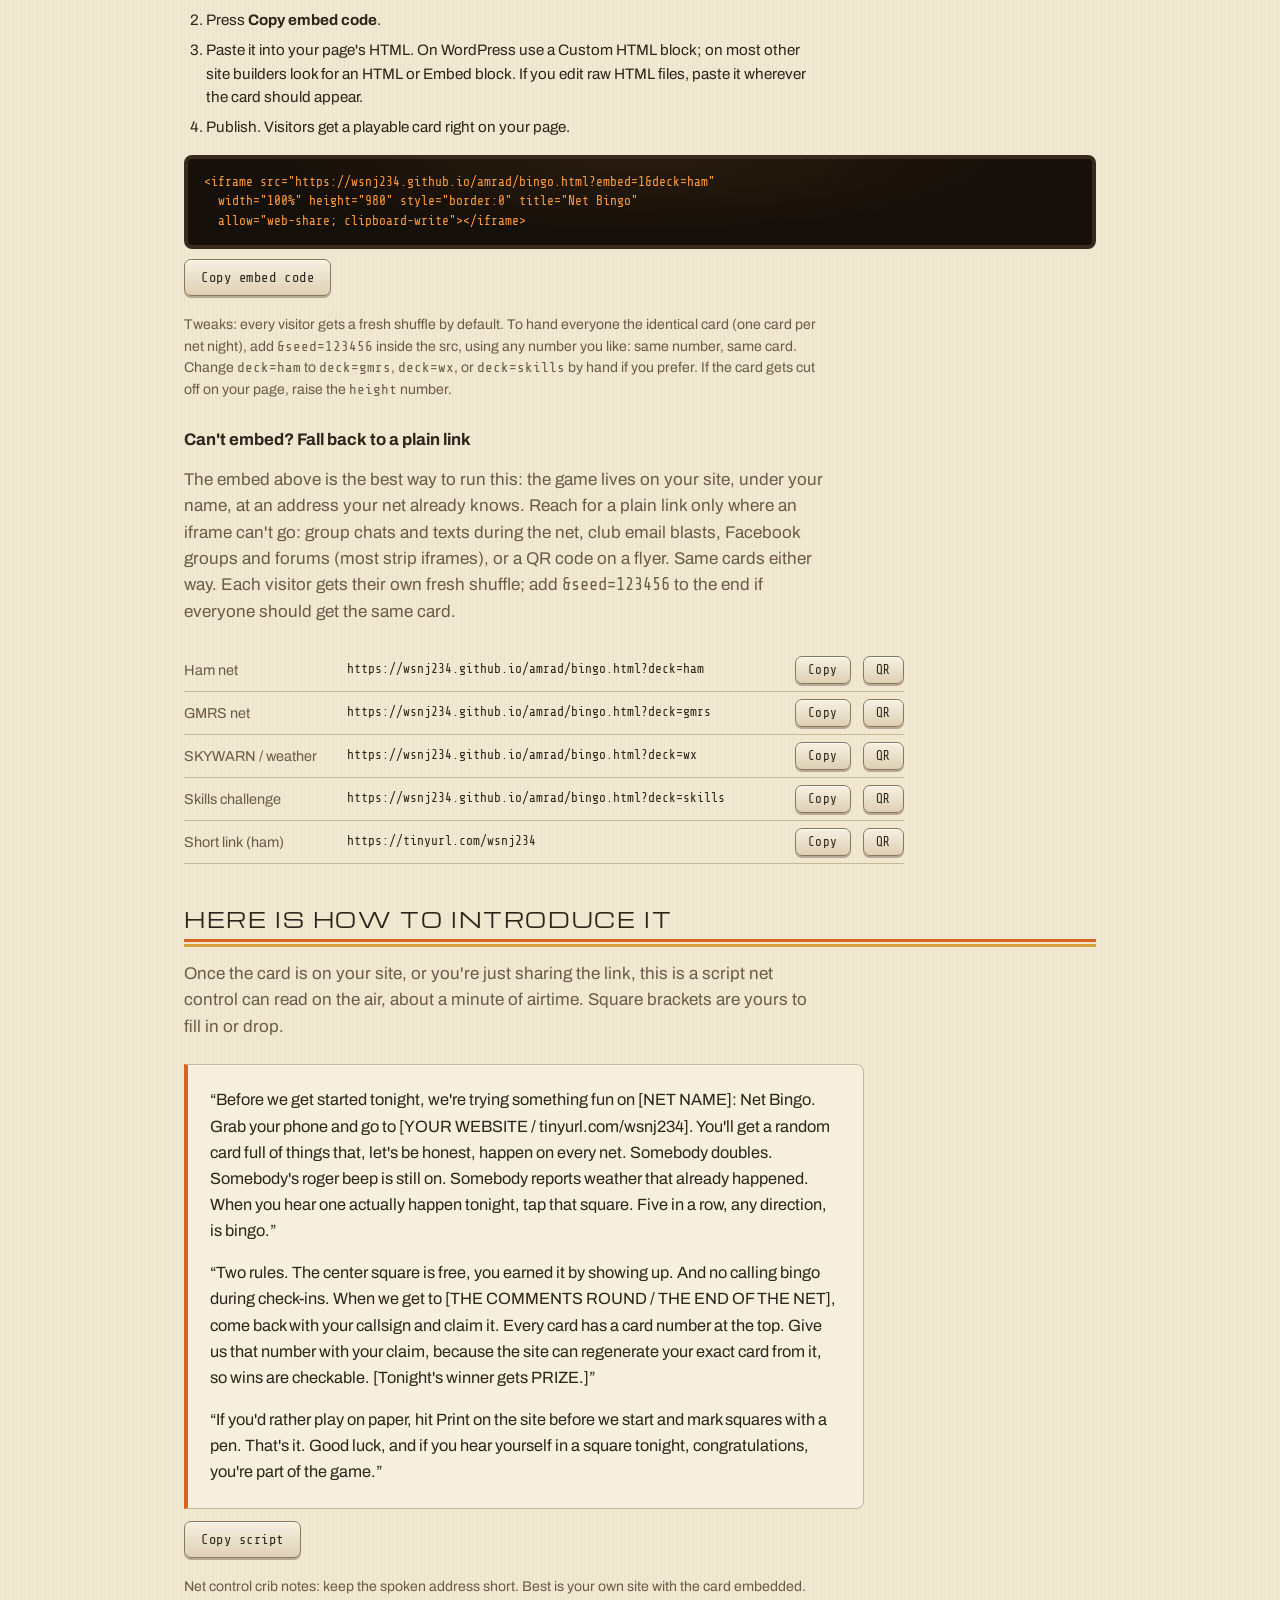
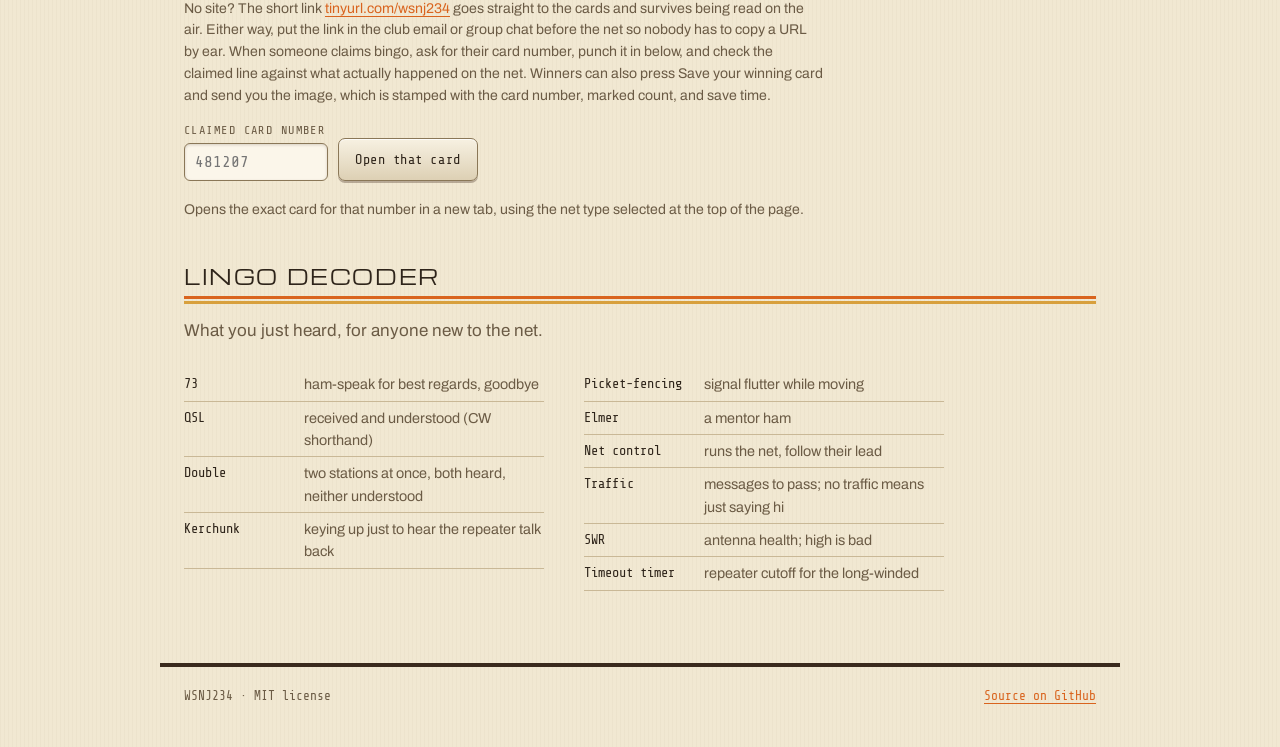
==== commit 1d92ddcc: "Add QR codes to the plain-link rows Each link row gains a QR button that unfolds a scannable code wi" ====
--- a/bingo.html
+++ b/bingo.html
@@ -135,26 +135,31 @@
         <span class="linkshare-label">Ham net</span>
         <code>https://wsnj234.github.io/amrad/bingo.html?deck=ham</code>
         <button type="button" class="btn btn-copylink" data-copy="https://wsnj234.github.io/amrad/bingo.html?deck=ham">Copy</button>
+        <button type="button" class="btn btn-copylink btn-qr" data-qr="https://wsnj234.github.io/amrad/bingo.html?deck=ham" aria-expanded="false">QR</button>
       </li>
       <li>
         <span class="linkshare-label">GMRS net</span>
         <code>https://wsnj234.github.io/amrad/bingo.html?deck=gmrs</code>
         <button type="button" class="btn btn-copylink" data-copy="https://wsnj234.github.io/amrad/bingo.html?deck=gmrs">Copy</button>
+        <button type="button" class="btn btn-copylink btn-qr" data-qr="https://wsnj234.github.io/amrad/bingo.html?deck=gmrs" aria-expanded="false">QR</button>
       </li>
       <li>
         <span class="linkshare-label">SKYWARN / weather</span>
         <code>https://wsnj234.github.io/amrad/bingo.html?deck=wx</code>
         <button type="button" class="btn btn-copylink" data-copy="https://wsnj234.github.io/amrad/bingo.html?deck=wx">Copy</button>
+        <button type="button" class="btn btn-copylink btn-qr" data-qr="https://wsnj234.github.io/amrad/bingo.html?deck=wx" aria-expanded="false">QR</button>
       </li>
       <li>
         <span class="linkshare-label">Skills challenge</span>
         <code>https://wsnj234.github.io/amrad/bingo.html?deck=skills</code>
         <button type="button" class="btn btn-copylink" data-copy="https://wsnj234.github.io/amrad/bingo.html?deck=skills">Copy</button>
+        <button type="button" class="btn btn-copylink btn-qr" data-qr="https://wsnj234.github.io/amrad/bingo.html?deck=skills" aria-expanded="false">QR</button>
       </li>
       <li>
         <span class="linkshare-label">Short link (ham)</span>
         <code>https://tinyurl.com/wsnj234</code>
         <button type="button" class="btn btn-copylink" data-copy="https://tinyurl.com/wsnj234">Copy</button>
+        <button type="button" class="btn btn-copylink btn-qr" data-qr="https://tinyurl.com/wsnj234" aria-expanded="false">QR</button>
       </li>
     </ul>
   </section>
--- a/bingo.css
+++ b/bingo.css
@@ -419,6 +419,43 @@
   flex: none;
   padding: 6px 12px;
   font-size: 0.78rem;
+}
+
+.btn-qr[aria-expanded="true"] {
+  background: var(--walnut);
+  color: var(--paper);
+  box-shadow: inset 0 2px 4px rgba(0, 0, 0, 0.5);
+}
+
+.linkshare li { flex-wrap: wrap; }
+
+.qr-pop {
+  flex-basis: 100%;
+  margin: 8px 0 6px;
+  display: flex;
+  flex-direction: column;
+  align-items: center;
+  gap: 6px;
+  text-align: center;
+}
+
+.qr-pop img {
+  border: 8px solid #fff;
+  border-radius: 4px;
+  box-shadow: 0 2px 0 rgba(122, 96, 60, 0.3);
+  background: #fff;
+}
+
+.qr-pop figcaption {
+  font-family: "Share Tech Mono", monospace;
+  font-size: 0.78rem;
+  color: var(--ink);
+  word-break: break-all;
+}
+
+.qr-hint {
+  font-size: 0.8rem;
+  color: var(--muted);
 }
 
 @media (max-width: 560px) {
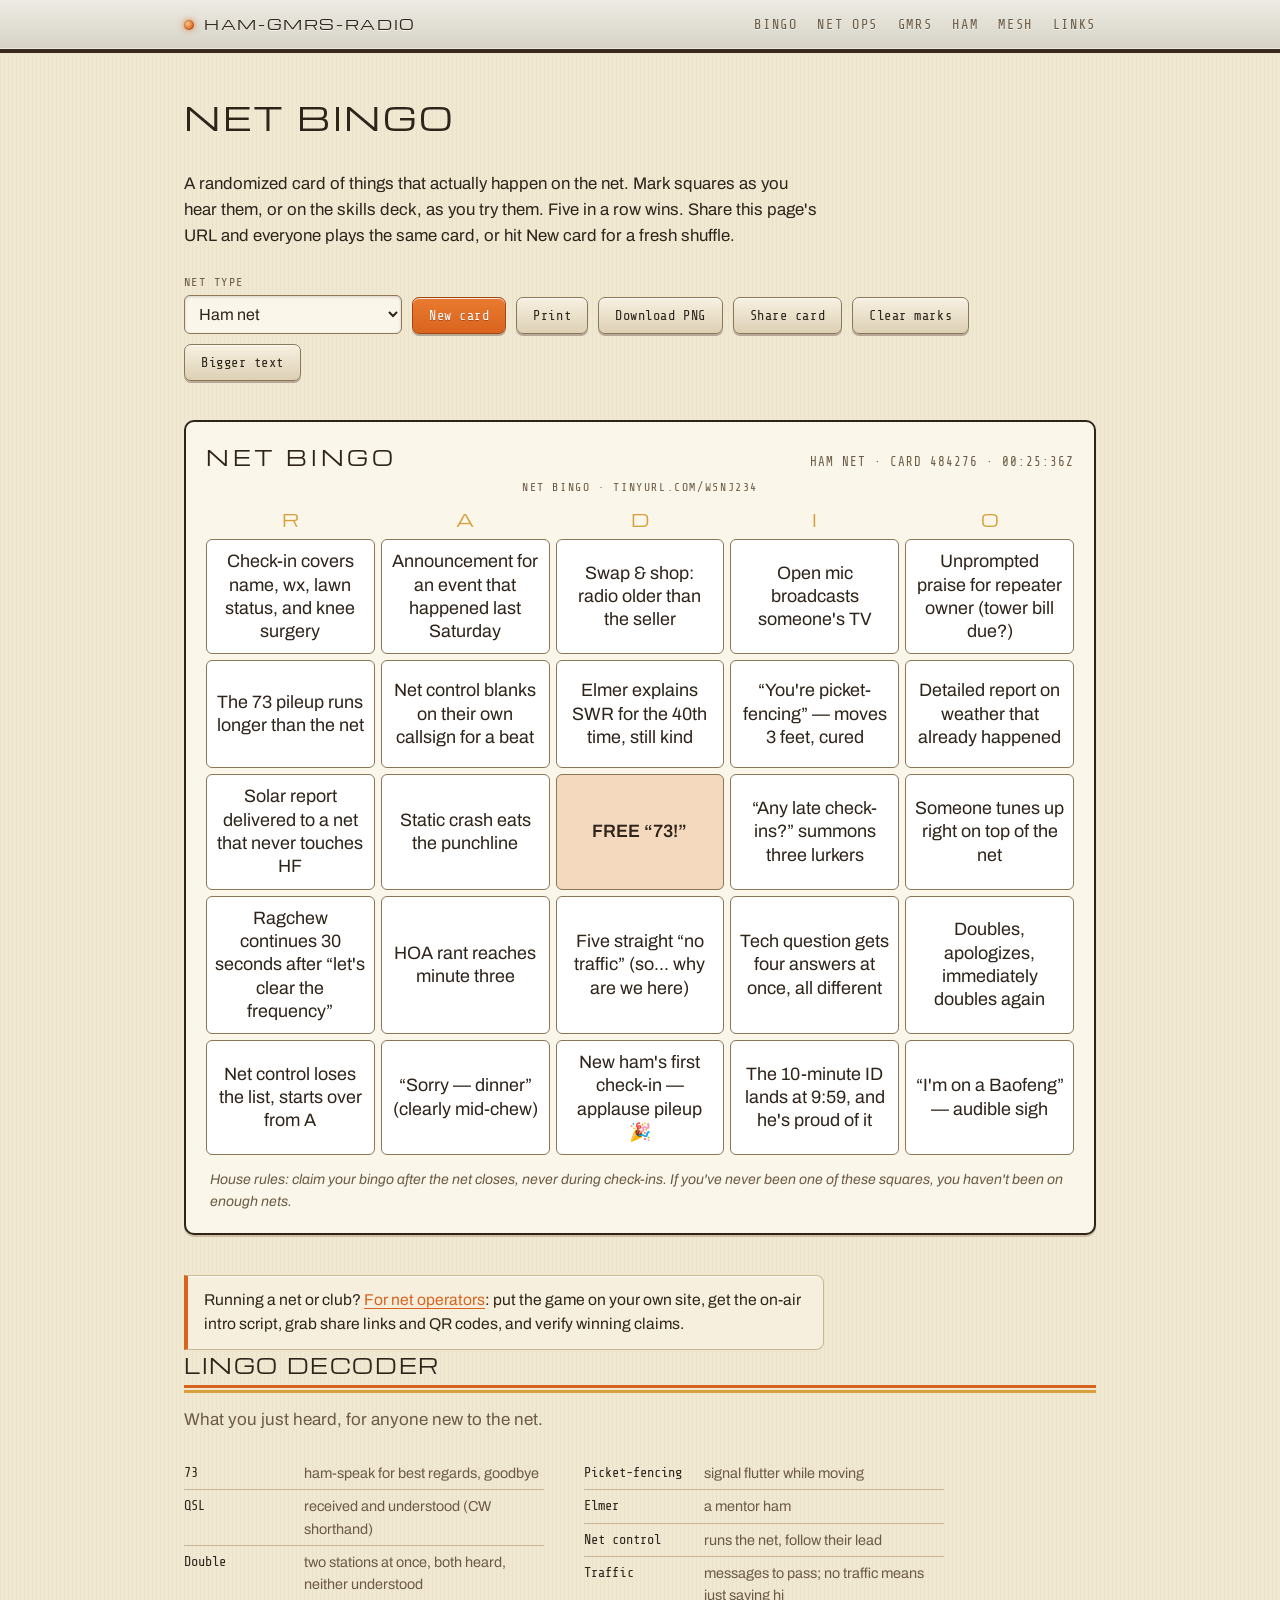
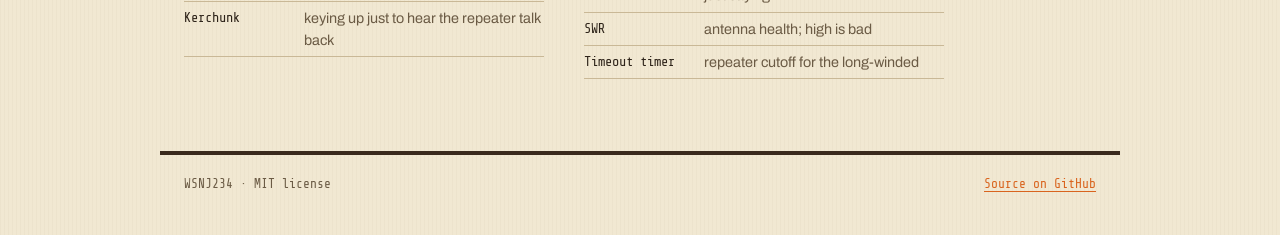
==== commit d9dcdeab: "Split operator tools onto netops.html, add UTC clock Players following a shared link or embed now se" ====
--- a/bingo.html
+++ b/bingo.html
@@ -19,6 +19,7 @@
     <a class="brand" href="index.html">HAM-GMRS-RADIO</a>
     <nav class="topnav" aria-label="Sections">
       <a href="bingo.html" aria-current="page">BINGO</a>
+      <a href="netops.html">NET OPS</a>
       <a href="index.html#gmrs">GMRS</a>
       <a href="index.html#ham">HAM</a>
       <a href="index.html#mesh">MESH</a>
@@ -68,7 +69,7 @@
   <section class="card-sheet" aria-label="Bingo card">
     <div class="card-title-row">
       <span class="card-title">NET BINGO</span>
-      <span class="card-meta"><span id="deck-label">Ham net</span> &middot; CARD <span id="card-id">000000</span></span>
+      <span class="card-meta"><span id="deck-label">Ham net</span> &middot; CARD <span id="card-id">000000</span> &middot; <span id="utc-clock" aria-label="Current UTC time"></span></span>
     </div>
     <p id="sponsor-line" class="sponsor-line"></p>
     <div class="col-heads" aria-hidden="true">
@@ -78,151 +79,11 @@
     <p id="house-rules" class="house-rules"></p>
   </section>
 
-  <section class="embed-section no-print">
-    <h2>Embed this on your site</h2>
-    <p class="section-note">
-      Put a live, playable card on your club page, blog, or personal site,
-      and point your players there instead of here. Your net, your site, your
-      game night. No account, no key, nothing to install. What it does for a
-      net or club:
-    </p>
-    <ul class="embed-why">
-      <li><strong>Traffic to your site, every net night.</strong> The game
-        lives on your page, so your address is the one read on the air.</li>
-      <li><strong>Giveaways that hold up.</strong> Card numbers make winners
-        verifiable, so prizes and door-prize drawings are easy to run
-        straight.</li>
-      <li><strong>A friendlier front door for the hobby.</strong> Lurkers get
-        something to do while they listen, and newcomers learn the culture
-        one square at a time.</li>
-    </ul>
-    <ol class="embed-steps">
-      <li>Pick the net type above. The code below follows your choice.</li>
-      <li>Press <strong>Copy embed code</strong>.</li>
-      <li>Paste it into your page's HTML. On WordPress use a Custom HTML
-        block; on most other site builders look for an HTML or Embed block.
-        If you edit raw HTML files, paste it wherever the card should appear.</li>
-      <li>Publish. Visitors get a playable card right on your page.</li>
-    </ol>
-    <pre class="embed-code"><code id="embed-code">&lt;iframe src="https://wsnj234.github.io/amrad/bingo.html?embed=1&amp;deck=ham"
-  width="100%" height="980" style="border:0" title="Net Bingo"
-  allow="web-share; clipboard-write"&gt;&lt;/iframe&gt;</code></pre>
-    <button type="button" id="copy-embed" class="btn">Copy embed code</button>
-    <p class="fineprint">
-      Tweaks: every visitor gets a fresh shuffle by default. To hand everyone
-      the identical card (one card per net night), add
-      <code>&amp;seed=123456</code> inside the src, using any number you like:
-      same number, same card. Change <code>deck=ham</code> to
-      <code>deck=gmrs</code>, <code>deck=wx</code>, or <code>deck=skills</code>
-      by hand if you prefer.
-      If the card gets cut off on your page, raise the
-      <code>height</code> number.
-    </p>
-
-    <h3 class="linkshare-title">Can't embed? Fall back to a plain link</h3>
-    <p class="section-note">
-      The embed above is the best way to run this: the game lives on your
-      site, under your name, at an address your net already knows. Reach for
-      a plain link only where an iframe can't go: group chats and texts
-      during the net, club email blasts, Facebook groups and forums (most
-      strip iframes), or a QR code on a flyer. Same cards either way. Each
-      visitor gets their own fresh shuffle; add
-      <code>&amp;seed=123456</code> to the end if everyone should get the
-      same card.
-    </p>
-    <ul class="linkshare">
-      <li>
-        <span class="linkshare-label">Ham net</span>
-        <code>https://wsnj234.github.io/amrad/bingo.html?deck=ham</code>
-        <button type="button" class="btn btn-copylink" data-copy="https://wsnj234.github.io/amrad/bingo.html?deck=ham">Copy</button>
-        <button type="button" class="btn btn-copylink btn-qr" data-qr="https://wsnj234.github.io/amrad/bingo.html?deck=ham" aria-expanded="false">QR</button>
-      </li>
-      <li>
-        <span class="linkshare-label">GMRS net</span>
-        <code>https://wsnj234.github.io/amrad/bingo.html?deck=gmrs</code>
-        <button type="button" class="btn btn-copylink" data-copy="https://wsnj234.github.io/amrad/bingo.html?deck=gmrs">Copy</button>
-        <button type="button" class="btn btn-copylink btn-qr" data-qr="https://wsnj234.github.io/amrad/bingo.html?deck=gmrs" aria-expanded="false">QR</button>
-      </li>
-      <li>
-        <span class="linkshare-label">SKYWARN / weather</span>
-        <code>https://wsnj234.github.io/amrad/bingo.html?deck=wx</code>
-        <button type="button" class="btn btn-copylink" data-copy="https://wsnj234.github.io/amrad/bingo.html?deck=wx">Copy</button>
-        <button type="button" class="btn btn-copylink btn-qr" data-qr="https://wsnj234.github.io/amrad/bingo.html?deck=wx" aria-expanded="false">QR</button>
-      </li>
-      <li>
-        <span class="linkshare-label">Skills challenge</span>
-        <code>https://wsnj234.github.io/amrad/bingo.html?deck=skills</code>
-        <button type="button" class="btn btn-copylink" data-copy="https://wsnj234.github.io/amrad/bingo.html?deck=skills">Copy</button>
-        <button type="button" class="btn btn-copylink btn-qr" data-qr="https://wsnj234.github.io/amrad/bingo.html?deck=skills" aria-expanded="false">QR</button>
-      </li>
-      <li>
-        <span class="linkshare-label">Short link (ham)</span>
-        <code>https://tinyurl.com/wsnj234</code>
-        <button type="button" class="btn btn-copylink" data-copy="https://tinyurl.com/wsnj234">Copy</button>
-        <button type="button" class="btn btn-copylink btn-qr" data-qr="https://tinyurl.com/wsnj234" aria-expanded="false">QR</button>
-      </li>
-    </ul>
-  </section>
-
-  <section class="script-section no-print">
-    <h2>Here is how to introduce it</h2>
-    <p class="section-note">
-      Once the card is on your site, or you're just sharing the link, this is
-      a script net control can read on the air, about a minute of airtime.
-      Square brackets are yours to fill in or drop.
-    </p>
-    <div class="net-script" id="net-script">
-      <p>
-        &ldquo;Before we get started tonight, we're trying something fun on
-        [NET NAME]: Net Bingo. Grab your phone and go to [YOUR WEBSITE /
-        tinyurl.com/wsnj234].
-        You'll get a random card full of things that, let's be honest, happen
-        on every net. Somebody doubles. Somebody's roger beep is still on.
-        Somebody reports weather that already happened. When you hear one
-        actually happen tonight, tap that square. Five in a row, any
-        direction, is bingo.&rdquo;
-      </p>
-      <p>
-        &ldquo;Two rules. The center square is free, you earned it by showing
-        up. And no calling bingo during check-ins. When we get to
-        [THE COMMENTS ROUND / THE END OF THE NET], come back with your
-        callsign and claim it. Every card has a card number at the top. Give
-        us that number with your claim, because the site can regenerate your
-        exact card from it, so wins are checkable. [Tonight's winner gets
-        PRIZE.]&rdquo;
-      </p>
-      <p>
-        &ldquo;If you'd rather play on paper, hit Print on the site before we
-        start and mark squares with a pen. That's it. Good luck, and if you
-        hear yourself in a square tonight, congratulations, you're part of
-        the game.&rdquo;
-      </p>
-    </div>
-    <button type="button" id="copy-script" class="btn">Copy script</button>
-    <p class="fineprint">
-      Net control crib notes: keep the spoken address short. Best is your own
-      site with the card embedded. No site? The short link
-      <a href="https://tinyurl.com/wsnj234">tinyurl.com/wsnj234</a> goes
-      straight to the cards and survives being read on the air. Either way,
-      put the link in the club email or group chat before the net so nobody
-      has to copy a URL by ear.
-      When someone claims bingo, ask for their card number, punch it in below,
-      and check the claimed line against what actually happened on the net.
-      Winners can also press Save your winning card and send you the image,
-      which is stamped with the card number, marked count, and save time.
-    </p>
-    <form class="verify-form" id="verify-form">
-      <div class="control-group">
-        <label for="verify-seed">Claimed card number</label>
-        <input id="verify-seed" inputmode="numeric" autocomplete="off" placeholder="481207" required>
-      </div>
-      <a id="verify-open" class="btn" href="#" target="_blank" rel="noopener">Open that card</a>
-    </form>
-    <p class="fineprint">
-      Opens the exact card for that number in a new tab, using the net type
-      selected at the top of the page.
-    </p>
-  </section>
+  <p class="callout ops-callout no-print">
+    Running a net or club? <a href="netops.html">For net operators</a>: put
+    the game on your own site, get the on-air intro script, grab share links
+    and QR codes, and verify winning claims.
+  </p>
 
   <section class="decoder">
     <h2>Lingo decoder</h2>
--- a/bingo.css
+++ b/bingo.css
@@ -377,6 +377,8 @@
 
 .embed-section code { font-family: "Share Tech Mono", monospace; }
 
+.ops-deck-group { margin-bottom: 16px; max-width: 320px; }
+
 .linkshare-title {
   font-family: "Archivo", sans-serif;
   font-weight: 700;
@@ -470,6 +472,7 @@
 body.embed .bingo-intro,
 body.embed .script-section,
 body.embed .embed-section,
+body.embed .ops-callout,
 body.embed .decoder,
 body.embed .footer { display: none; }
 
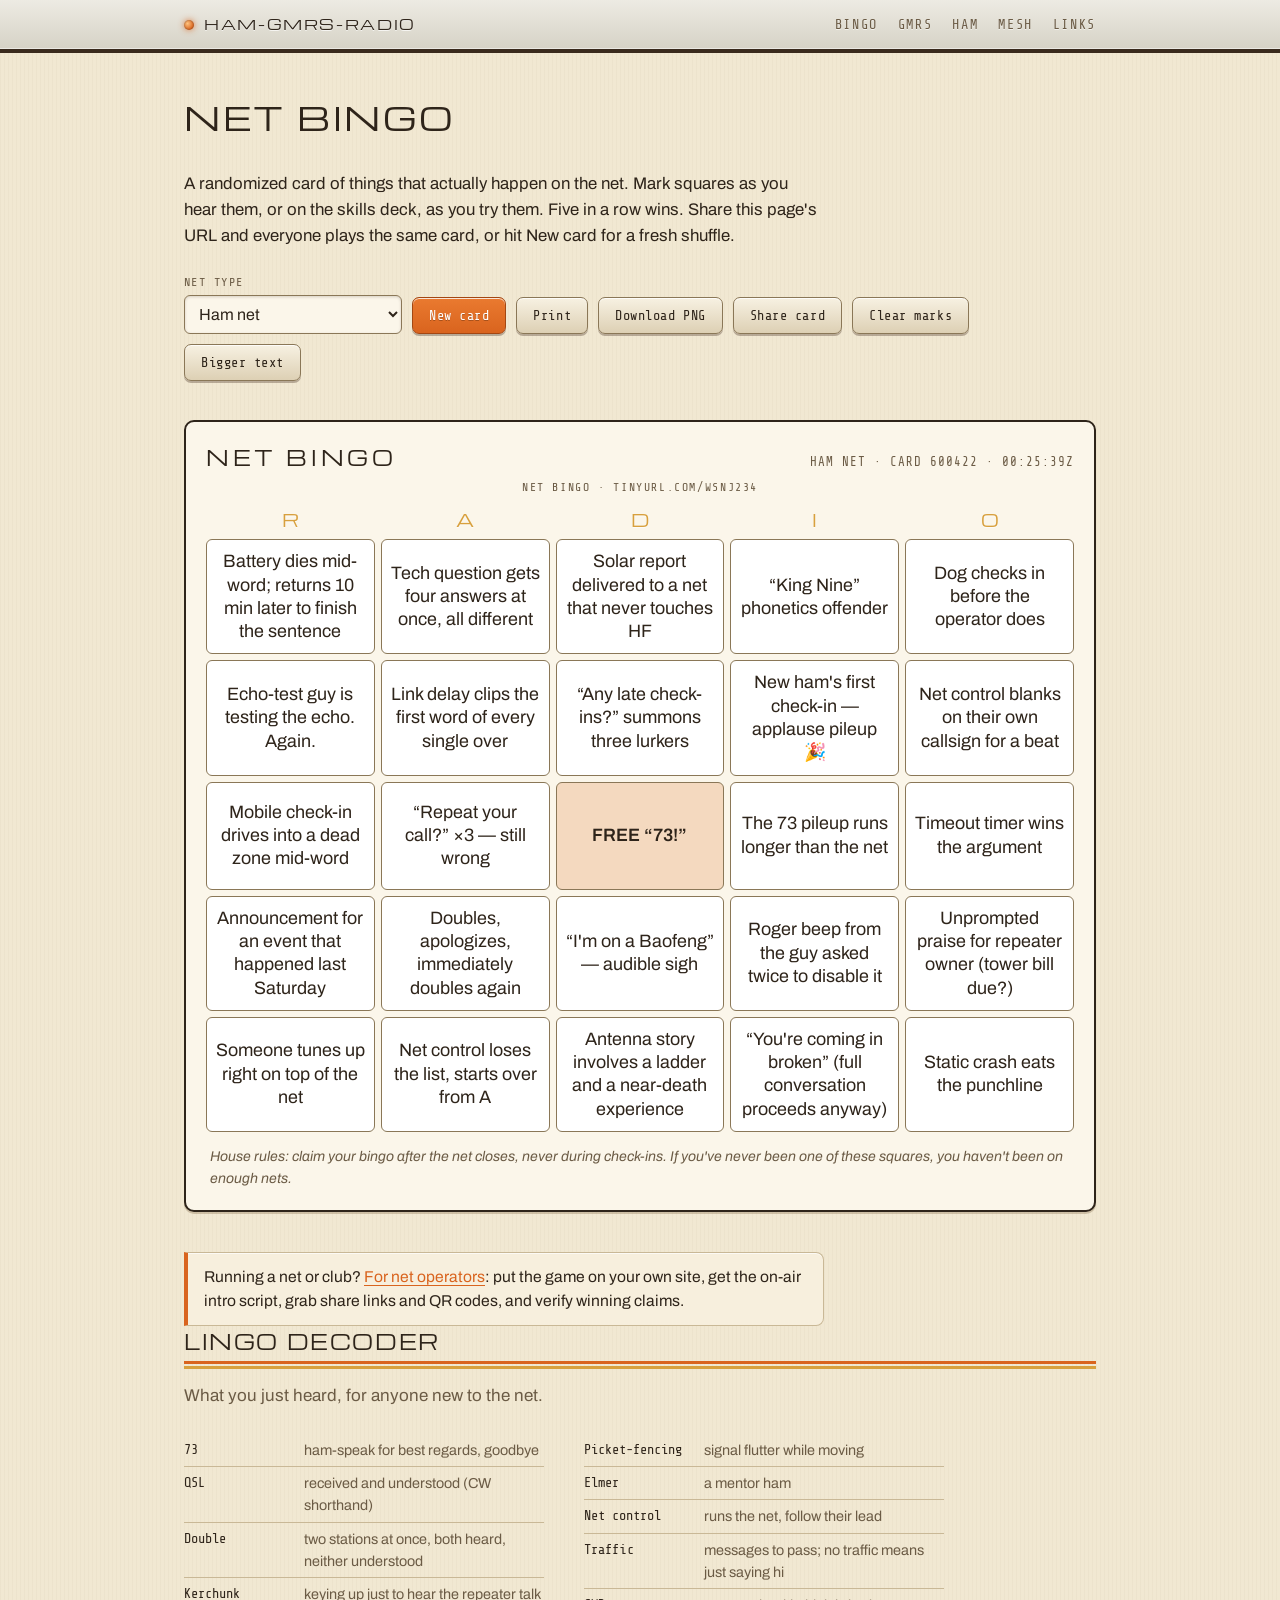
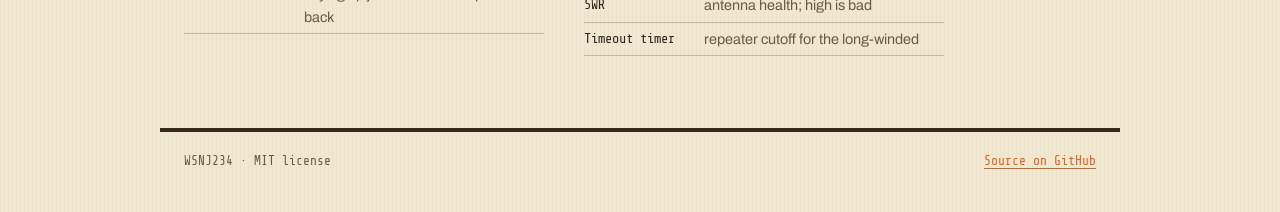
==== commit eec2ca2e: "Drop NET OPS from the nav The operators page is reached through the callout under the card and a poi" ====
--- a/bingo.html
+++ b/bingo.html
@@ -19,7 +19,6 @@
     <a class="brand" href="index.html">HAM-GMRS-RADIO</a>
     <nav class="topnav" aria-label="Sections">
       <a href="bingo.html" aria-current="page">BINGO</a>
-      <a href="netops.html">NET OPS</a>
       <a href="index.html#gmrs">GMRS</a>
       <a href="index.html#ham">HAM</a>
       <a href="index.html#mesh">MESH</a>
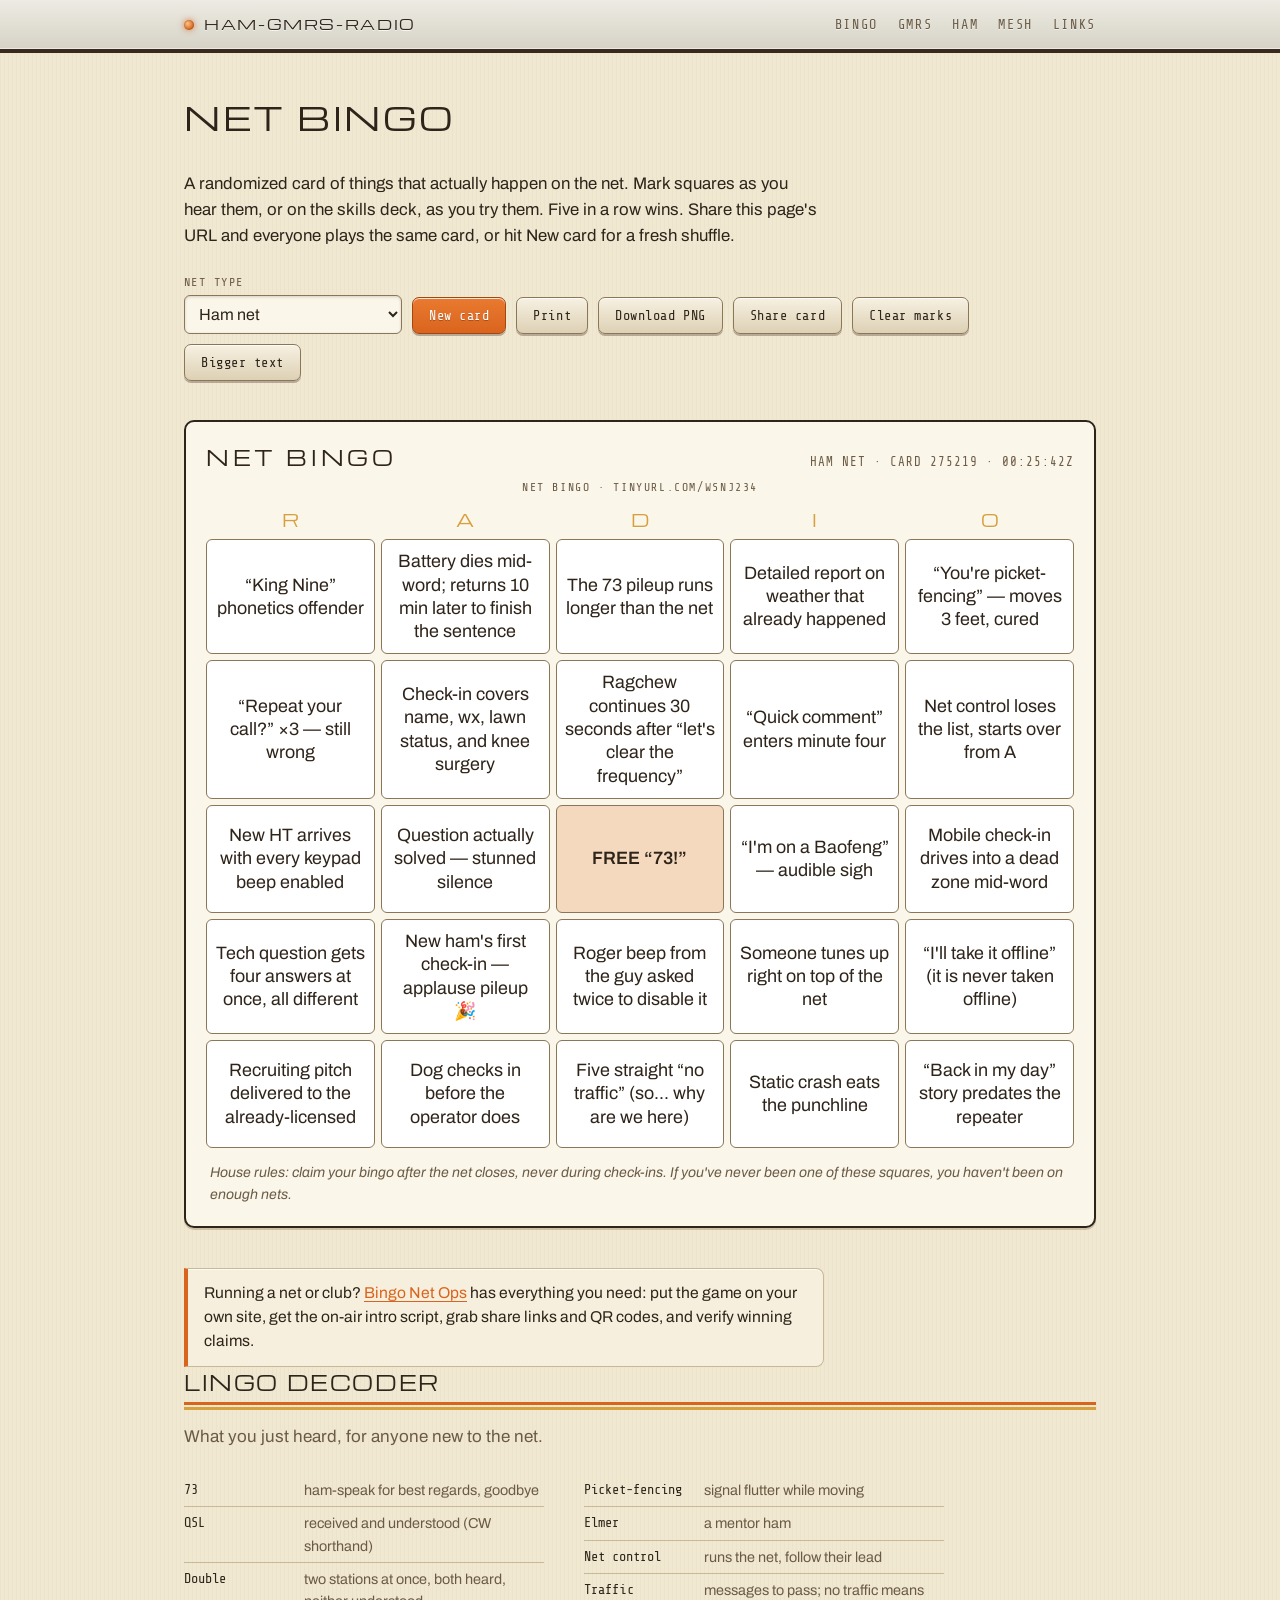
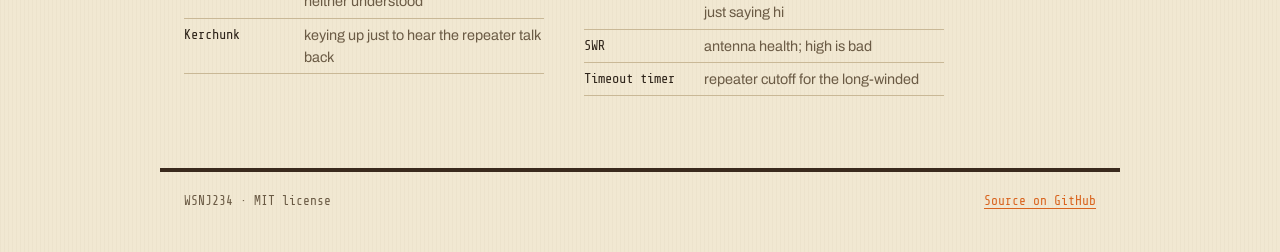
==== commit 4519f342: "Name the operators page Bingo Net Ops Title, heading, and inbound link text all use the name; the fi" ====
--- a/bingo.html
+++ b/bingo.html
@@ -79,7 +79,7 @@
   </section>
 
   <p class="callout ops-callout no-print">
-    Running a net or club? <a href="netops.html">For net operators</a>: put
+    Running a net or club? <a href="netops.html">Bingo Net Ops</a> has everything you need: put
     the game on your own site, get the on-air intro script, grab share links
     and QR codes, and verify winning claims.
   </p>
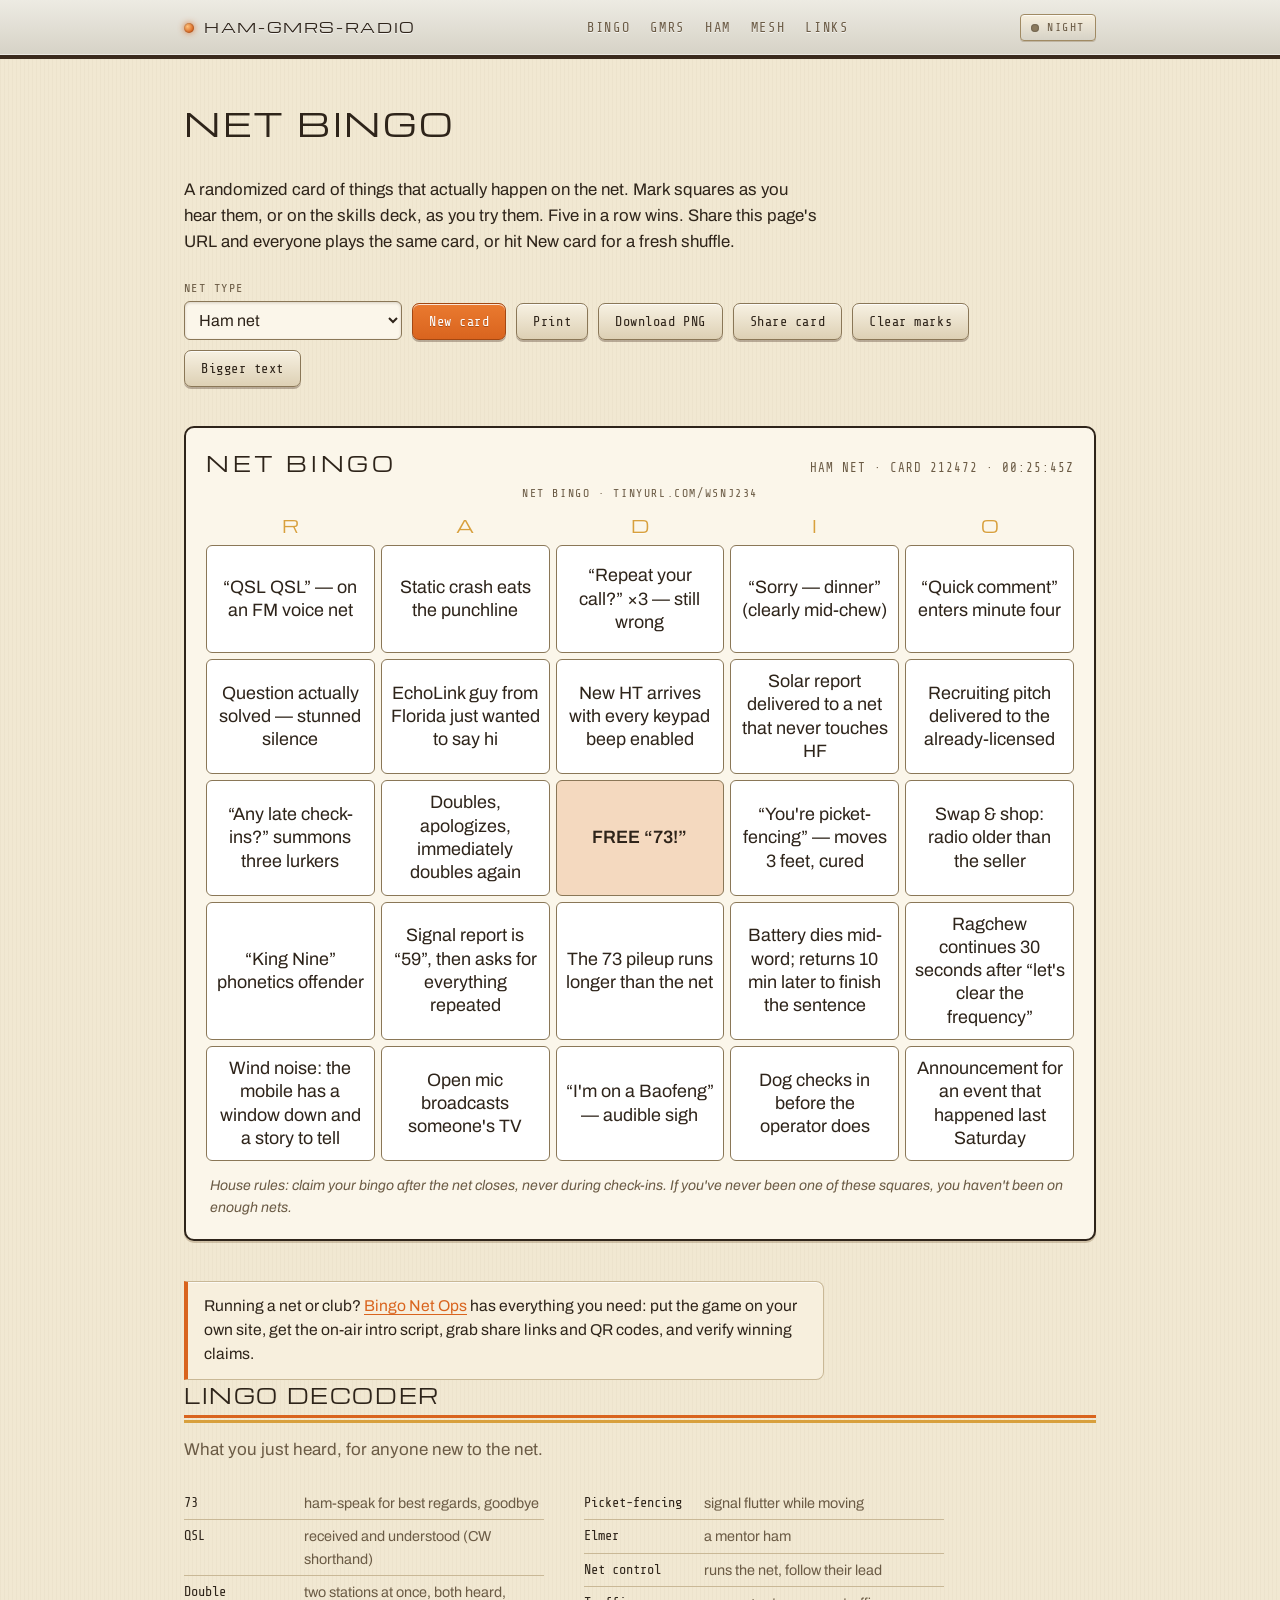
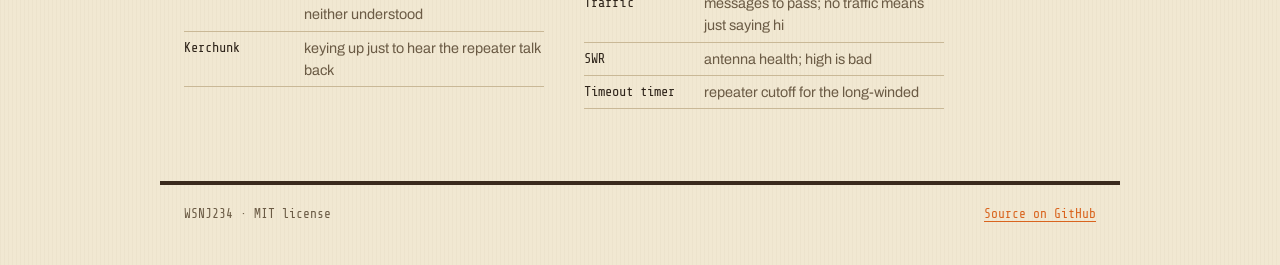
==== commit 24ce2155: "Extend night mode to every page Shared theme.js applies the stored theme before first paint and wire" ====
--- a/bingo.html
+++ b/bingo.html
@@ -10,6 +10,7 @@
 <link href="https://fonts.googleapis.com/css2?family=Archivo:wght@400;500;600;700&family=Michroma&family=Share+Tech+Mono&display=swap" rel="stylesheet">
 <link rel="stylesheet" href="style.css">
 <link rel="stylesheet" href="bingo.css">
+<script src="theme.js"></script>
 <link rel="icon" href="data:image/svg+xml,<svg xmlns='http://www.w3.org/2000/svg' viewBox='0 0 100 100'><rect width='100' height='100' rx='14' fill='%233A2A1D'/><text x='50' y='68' font-size='52' text-anchor='middle' fill='%23FF9D3C' font-family='monospace'>((</text></svg>">
 </head>
 <body>
@@ -24,6 +25,9 @@
       <a href="index.html#mesh">MESH</a>
       <a href="index.html#links">LINKS</a>
     </nav>
+    <button class="night-toggle" type="button" id="night-toggle" aria-pressed="false">
+      <span class="night-lamp" aria-hidden="true"></span>NIGHT
+    </button>
   </div>
 </header>
 
--- a/style.css
+++ b/style.css
@@ -20,6 +20,45 @@
   --panel: #16100a;
   --amber: #ff9d3c;
   --amber-dim: rgba(255, 157, 60, 0.45);
+  --grain: rgba(122, 96, 60, 0.035);
+  --topbar-a: #edebe3;
+  --topbar-b: #d6d2c6;
+  --emboss: rgba(255, 255, 255, 0.7);
+  --card-edge: #a08a63;
+  /* Ink used on top of walnut or avocado chrome */
+  --on-dark: #f1e8d2;
+  --chrome-seam: rgba(255, 255, 255, 0.5);
+  --chrome-seam-in: rgba(255, 255, 255, 0.15);
+}
+
+/* Night mode: red on near-black, for reading in the dark without
+   losing night vision. Same layout, different lamp. */
+[data-theme="night"] {
+  --paper: #0b0503;
+  --panel-cream: #170a06;
+  --ink: #ff7a52;
+  --muted: #c05633;
+  --line: #4a1c10;
+  --orange: #ff8a5c;
+  --gold: #d9603a;
+  --walnut: #240d07;
+  --walnut-lt: #35150c;
+  --glass: #0b0503;
+  --nixie: #ff7a52;
+  --nixie-dim: rgba(255, 122, 82, 0.45);
+  --panel: #0b0503;
+  --amber: #ff7a52;
+  --amber-dim: rgba(255, 122, 82, 0.45);
+  --grain: rgba(255, 122, 82, 0.03);
+  --topbar-a: #1c0a06;
+  --topbar-b: #120704;
+  --emboss: rgba(255, 122, 82, 0.12);
+  --card-edge: #4a1c10;
+  --on-dark: #ff7a52;
+  --chrome-seam: rgba(255, 122, 82, 0.18);
+  --chrome-seam-in: rgba(255, 122, 82, 0.12);
+  --avocado: #7a3a22;
+  color-scheme: dark;
 }
 
 * { box-sizing: border-box; }
@@ -31,8 +70,8 @@
   background: var(--paper);
   background-image: repeating-linear-gradient(
     90deg,
-    rgba(122, 96, 60, 0.035) 0px,
-    rgba(122, 96, 60, 0.035) 1px,
+    var(--grain) 0px,
+    var(--grain) 1px,
     transparent 1px,
     transparent 4px
   );
@@ -70,7 +109,7 @@
 /* Top bar: brushed aluminum faceplate with a power lamp */
 
 .topbar {
-  background: linear-gradient(180deg, #edebe3 0%, #d6d2c6 100%);
+  background: linear-gradient(180deg, var(--topbar-a) 0%, var(--topbar-b) 100%);
   background-blend-mode: multiply;
   border-bottom: 4px solid var(--walnut);
   box-shadow: inset 0 -1px 0 rgba(255, 255, 255, 0.5);
@@ -94,7 +133,9 @@
   letter-spacing: 0.12em;
   color: var(--ink);
   text-decoration: none;
-  text-shadow: 0 1px 0 rgba(255, 255, 255, 0.7);
+  white-space: nowrap;
+  flex: none;
+  text-shadow: 0 1px 0 var(--emboss);
 }
 
 .brand::before {
@@ -119,10 +160,46 @@
   letter-spacing: 0.12em;
   color: var(--muted);
   text-decoration: none;
-  text-shadow: 0 1px 0 rgba(255, 255, 255, 0.6);
+  text-shadow: 0 1px 0 var(--emboss);
 }
 
 .topnav a:hover { color: var(--orange); }
+
+/* Night mode switch: a panel toggle, not a web control */
+
+.night-toggle {
+  display: inline-flex;
+  align-items: center;
+  gap: 8px;
+  flex: none;
+  font-family: "Share Tech Mono", monospace;
+  font-size: 0.72rem;
+  letter-spacing: 0.14em;
+  color: var(--muted);
+  background: linear-gradient(180deg, var(--panel-cream), var(--topbar-b));
+  border: 1px solid var(--card-edge);
+  border-radius: 4px;
+  padding: 6px 10px;
+  cursor: pointer;
+  box-shadow: inset 0 1px 0 var(--emboss), 0 1px 0 rgba(122, 96, 60, 0.3);
+}
+
+.night-toggle:hover { color: var(--orange); }
+
+.night-lamp {
+  width: 8px;
+  height: 8px;
+  border-radius: 50%;
+  background: #8b7a5e;
+  box-shadow: inset 0 0 2px rgba(0, 0, 0, 0.5);
+}
+
+.night-toggle[aria-pressed="true"] { color: var(--orange); }
+
+.night-toggle[aria-pressed="true"] .night-lamp {
+  background: radial-gradient(circle at 35% 35%, #ffc37e, var(--orange) 70%);
+  box-shadow: 0 0 6px rgba(217, 100, 30, 0.9);
+}
 
 /* Hero: tube frequency counter in a walnut cabinet */
 
@@ -213,7 +290,7 @@
   border-left: 4px solid var(--orange);
   border-radius: 0 8px 8px 0;
   background: var(--panel-cream);
-  box-shadow: inset 0 1px 0 rgba(255, 255, 255, 0.7);
+  box-shadow: inset 0 1px 0 var(--emboss);
   font-size: 0.98rem;
 }
 
@@ -258,11 +335,11 @@
   font-family: "Share Tech Mono", monospace;
   font-size: 0.75rem;
   letter-spacing: 0.1em;
-  color: var(--paper);
+  color: var(--on-dark);
   background: var(--walnut);
   padding: 4px 10px;
   border-radius: 3px;
-  box-shadow: inset 0 1px 0 rgba(255, 255, 255, 0.15), 0 1px 0 rgba(255, 255, 255, 0.5);
+  box-shadow: inset 0 1px 0 var(--chrome-seam-in), 0 1px 0 var(--chrome-seam);
   white-space: nowrap;
 }
 
@@ -271,6 +348,128 @@
   color: var(--muted);
   margin: 14px 0 24px;
 }
+
+/* Verified-on stamp */
+
+.stamp {
+  font-family: "Share Tech Mono", monospace;
+  font-size: 0.72rem;
+  letter-spacing: 0.1em;
+  text-transform: uppercase;
+  color: var(--muted);
+  margin: 14px 0 0;
+}
+
+.stamp::before {
+  content: "\2713\00a0\00a0";
+  color: var(--avocado);
+}
+
+[data-theme="night"] .stamp::before { color: var(--muted); }
+
+.stamp + .section-note { margin-top: 8px; }
+
+/* Sub-heads inside a section */
+
+.sub-head {
+  font-family: "Archivo", sans-serif;
+  font-weight: 700;
+  font-size: 1.05rem;
+  letter-spacing: 0.02em;
+  margin: 40px 0 6px;
+  padding-bottom: 6px;
+  border-bottom: 1px solid var(--line);
+  max-width: 640px;
+}
+
+/* Numbered procedure */
+
+.steps {
+  list-style: none;
+  counter-reset: step;
+  margin: 0;
+  padding: 0;
+  max-width: 720px;
+}
+
+.steps li {
+  counter-increment: step;
+  position: relative;
+  padding: 16px 0 16px 62px;
+  border-bottom: 1px solid var(--line);
+}
+
+.steps li:last-child { border-bottom: 0; }
+
+.steps li::before {
+  content: counter(step);
+  position: absolute;
+  left: 0;
+  top: 14px;
+  width: 38px;
+  height: 38px;
+  display: grid;
+  place-items: center;
+  font-family: "Share Tech Mono", monospace;
+  font-size: 1.05rem;
+  color: var(--on-dark);
+  background: var(--walnut);
+  border-radius: 50%;
+  box-shadow: inset 0 1px 0 var(--chrome-seam-in);
+}
+
+.steps li h3 {
+  margin: 0 0 6px;
+  font-family: "Archivo", sans-serif;
+  font-weight: 600;
+  font-size: 1.05rem;
+  letter-spacing: 0.01em;
+}
+
+.steps li p { margin: 0; color: var(--muted); font-size: 0.95rem; }
+
+.steps-tight { margin-top: 8px; }
+
+/* Download cards */
+
+.downloads {
+  display: grid;
+  grid-template-columns: repeat(auto-fit, minmax(260px, 1fr));
+  gap: 16px;
+  margin-top: 18px;
+  max-width: 720px;
+}
+
+.download {
+  display: block;
+  padding: 16px 18px;
+  border: 1px solid var(--card-edge);
+  border-left: 4px solid var(--orange);
+  border-radius: 0 8px 8px 0;
+  background: var(--panel-cream);
+  box-shadow: inset 0 1px 0 var(--emboss), 0 2px 0 rgba(122, 96, 60, 0.25);
+  text-decoration: none;
+}
+
+.download:hover { border-color: var(--orange); }
+
+.dl-name {
+  display: block;
+  font-family: "Share Tech Mono", monospace;
+  font-size: 0.95rem;
+  color: var(--orange);
+}
+
+.dl-name::before { content: "\2193\00a0\00a0"; }
+
+.dl-note {
+  display: block;
+  margin-top: 8px;
+  color: var(--muted);
+  font-size: 0.88rem;
+}
+
+.download:hover .dl-name { color: var(--ink); }
 
 /* Tables */
 
@@ -308,6 +507,22 @@
   white-space: nowrap;
 }
 
+/* Tap a frequency to copy it */
+
+td.freq:not(.dim) {
+  cursor: pointer;
+  border-radius: 2px;
+}
+
+td.freq:not(.dim):hover { color: var(--orange); }
+
+td.freq.copied {
+  color: var(--on-dark);
+  background: var(--avocado);
+}
+
+.dim { color: var(--muted); }
+
 .note-cell {
   color: var(--muted);
   font-size: 0.88rem;
@@ -330,11 +545,11 @@
 }
 
 .card {
-  border: 1px solid #a08a63;
+  border: 1px solid var(--card-edge);
   border-radius: 10px;
   background: var(--panel-cream);
   box-shadow:
-    inset 0 1px 0 rgba(255, 255, 255, 0.8),
+    inset 0 1px 0 var(--emboss),
     0 2px 0 rgba(122, 96, 60, 0.25);
   padding: 18px 20px;
 }
@@ -361,6 +576,8 @@
   box-shadow: inset 0 1px 0 rgba(255, 255, 255, 0.35), 0 1px 0 rgba(0, 0, 0, 0.2);
 }
 
+[data-theme="night"] .band { color: #1a0703; }
+
 .card p { margin: 0 0 10px; font-size: 0.95rem; }
 
 .card dl { margin: 0; }
@@ -422,15 +639,109 @@
   color: var(--muted);
 }
 
+.footer-stamp { flex: 1 1 auto; text-align: center; }
+
 /* Motion and small screens */
 
 @media (prefers-reduced-motion: reduce) {
   html { scroll-behavior: auto; }
 }
 
+@media (max-width: 760px) {
+  .topbar-row { flex-direction: column; gap: 8px; align-items: flex-start; }
+}
+
 @media (max-width: 560px) {
-  .topbar-row { flex-direction: column; gap: 8px; align-items: flex-start; }
   .lcd { padding: 14px 16px 16px; border-width: 10px; }
   .lcd-row { gap: 14px; }
   .section-head h2 { font-size: 1.2rem; }
-}
+  .steps li { padding-left: 52px; }
+  .steps li::before { width: 32px; height: 32px; font-size: 0.95rem; }
+  .footer-stamp { text-align: left; }
+}
+
+/* Print: the channel table on one sheet, ink you can afford */
+
+@media print {
+  @page { margin: 14mm; }
+
+  html { scroll-behavior: auto; }
+
+  body {
+    background: #fff;
+    background-image: none;
+    color: #000;
+    font-size: 10.5pt;
+    line-height: 1.4;
+  }
+
+  .topbar, .night-toggle, .topnav, .callout, .downloads { display: none; }
+
+  .wrap { max-width: none; padding: 0; }
+
+  .hero { padding-top: 0; }
+
+  .lcd {
+    border: 1.5pt solid #000;
+    border-radius: 0;
+    box-shadow: none;
+    background: #fff;
+    color: #000;
+    padding: 8pt 12pt;
+  }
+
+  .lcd-freq { font-size: 24pt; text-shadow: none; }
+  .lcd-small, .lcd-ch, .lcd-arrow { color: #444; }
+
+  .section { padding-top: 20pt; break-inside: avoid; }
+
+  .section-head::after {
+    background: #000;
+    height: 2pt;
+  }
+
+  .range-tag {
+    color: #000;
+    background: none;
+    border: 0.5pt solid #000;
+    box-shadow: none;
+  }
+
+  .card, .steps li, .table-scroll { break-inside: avoid; }
+
+  .card {
+    border: 0.5pt solid #666;
+    border-radius: 0;
+    box-shadow: none;
+    background: #fff;
+  }
+
+  .band {
+    color: #000;
+    background: none;
+    border: 0.5pt solid #000;
+    box-shadow: none;
+  }
+
+  .steps li::before {
+    color: #000;
+    background: none;
+    border: 0.5pt solid #000;
+    box-shadow: none;
+  }
+
+  .table-scroll { overflow: visible; }
+
+  thead { display: table-header-group; }
+
+  a { color: #000; text-decoration: none; }
+
+  .linklist a::after {
+    content: " " attr(href);
+    font-size: 8pt;
+    color: #444;
+    word-break: break-all;
+  }
+
+  .footer { margin-top: 20pt; border-top: 1pt solid #000; }
+}
--- a/bingo.css
+++ b/bingo.css
@@ -518,11 +518,59 @@
   .bingo-intro h1 { font-size: 1.5rem; }
 }
 
-/* Print: just the card, ink-friendly */
+/* Night mode: the fixed cream surfaces above go dark; glass and glow
+   components already follow the shared tokens. */
+
+[data-theme="night"] .control-group select,
+[data-theme="night"] .verify-form input {
+  background: #170a06;
+  box-shadow: inset 0 1px 3px rgba(0, 0, 0, 0.6);
+}
+
+[data-theme="night"] .btn {
+  background: linear-gradient(180deg, #241009, #170a06);
+  box-shadow: 0 2px 0 rgba(0, 0, 0, 0.5);
+}
+
+[data-theme="night"] .btn:hover { background: #2c150c; }
+
+[data-theme="night"] .btn[aria-pressed="true"] {
+  background: #35150c;
+  color: var(--ink);
+  box-shadow: inset 0 2px 4px rgba(0, 0, 0, 0.7);
+}
+
+[data-theme="night"] .btn-primary {
+  background: linear-gradient(180deg, #a33d16, #7a2c0f);
+  border-color: #4a1c10;
+  color: #ffd9c8;
+}
+
+[data-theme="night"] .card-sheet { background: #120704; box-shadow: none; }
+
+[data-theme="night"] .cell {
+  background: #170a06;
+  box-shadow: none;
+}
+
+[data-theme="night"] .cell[aria-pressed="true"] { background: #35150c; }
+
+[data-theme="night"] .cell-free { background: #241009; }
+
+[data-theme="night"] .net-script,
+[data-theme="night"] .callout { box-shadow: none; }
+
+/* The QR frame stays white in night mode: scanners need the contrast. */
+
+/* Print: just the card, ink-friendly. Force day colors even from night mode. */
 
 @media print {
   .no-print, .topbar, .decoder, .bingo-banner, .status { display: none !important; }
-  body { background: #fff; font-size: 14px; }
+  body { background: #fff !important; color: #000 !important; font-size: 14px; }
+  .card-sheet { background: #fff !important; }
+  .cell { background: #fff !important; color: #000 !important; }
+  .cell-free { background: #f0f0f0 !important; }
+  .cell[aria-pressed="true"] { background: #e8e8e8 !important; }
   .bingo-intro h1 { font-size: 1.6rem; margin: 0; }
   .bingo-intro .lede { display: none; }
   .card-sheet {
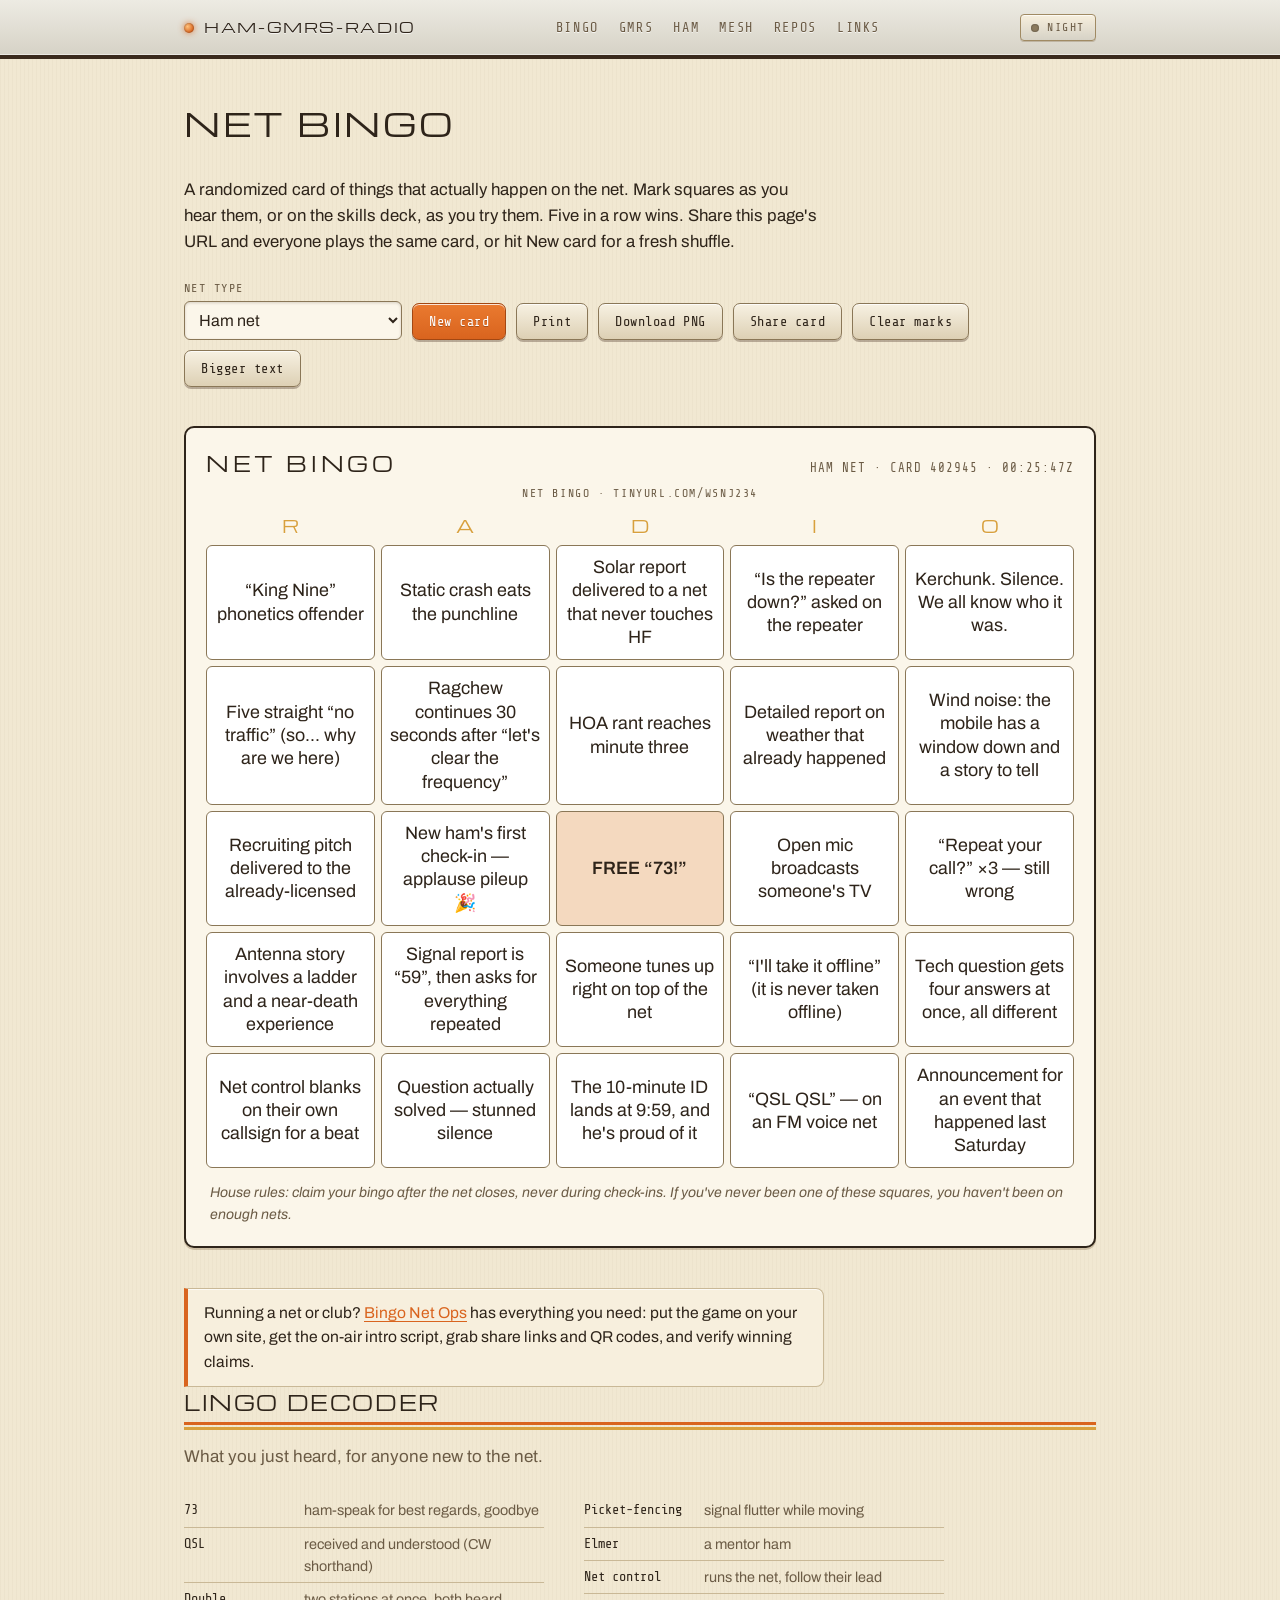
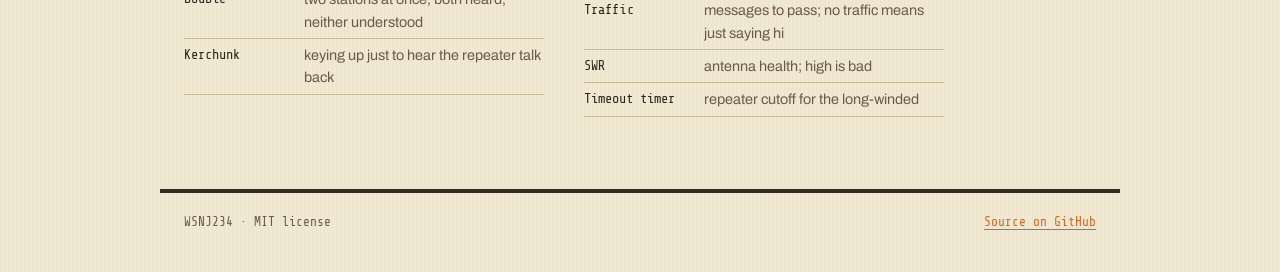
==== commit 60a0f05f: "Add Repos to Know page with weekly self-refresh Curated categories (programming, station and logging" ====
--- a/bingo.html
+++ b/bingo.html
@@ -23,6 +23,7 @@
       <a href="index.html#gmrs">GMRS</a>
       <a href="index.html#ham">HAM</a>
       <a href="index.html#mesh">MESH</a>
+      <a href="repos.html">REPOS</a>
       <a href="index.html#links">LINKS</a>
     </nav>
     <button class="night-toggle" type="button" id="night-toggle" aria-pressed="false">
--- a/style.css
+++ b/style.css
@@ -623,6 +623,31 @@
 
 .linklist span { color: var(--muted); font-size: 0.9rem; }
 
+/* Repos page */
+
+.page-title {
+  margin: 0 0 10px;
+  font-family: "Michroma", sans-serif;
+  font-weight: 400;
+  font-size: 2rem;
+  text-transform: uppercase;
+  letter-spacing: 0.08em;
+}
+
+.repolist li { flex-wrap: wrap; }
+
+.repolist span:not(.repo-meta) { flex: 1; min-width: 220px; }
+
+.repo-meta {
+  margin-left: auto;
+  flex: none;
+  font-family: "Share Tech Mono", monospace;
+  font-size: 0.75rem;
+  letter-spacing: 0.04em;
+  color: var(--muted);
+  white-space: nowrap;
+}
+
 /* Footer: walnut base */
 
 .footer {
